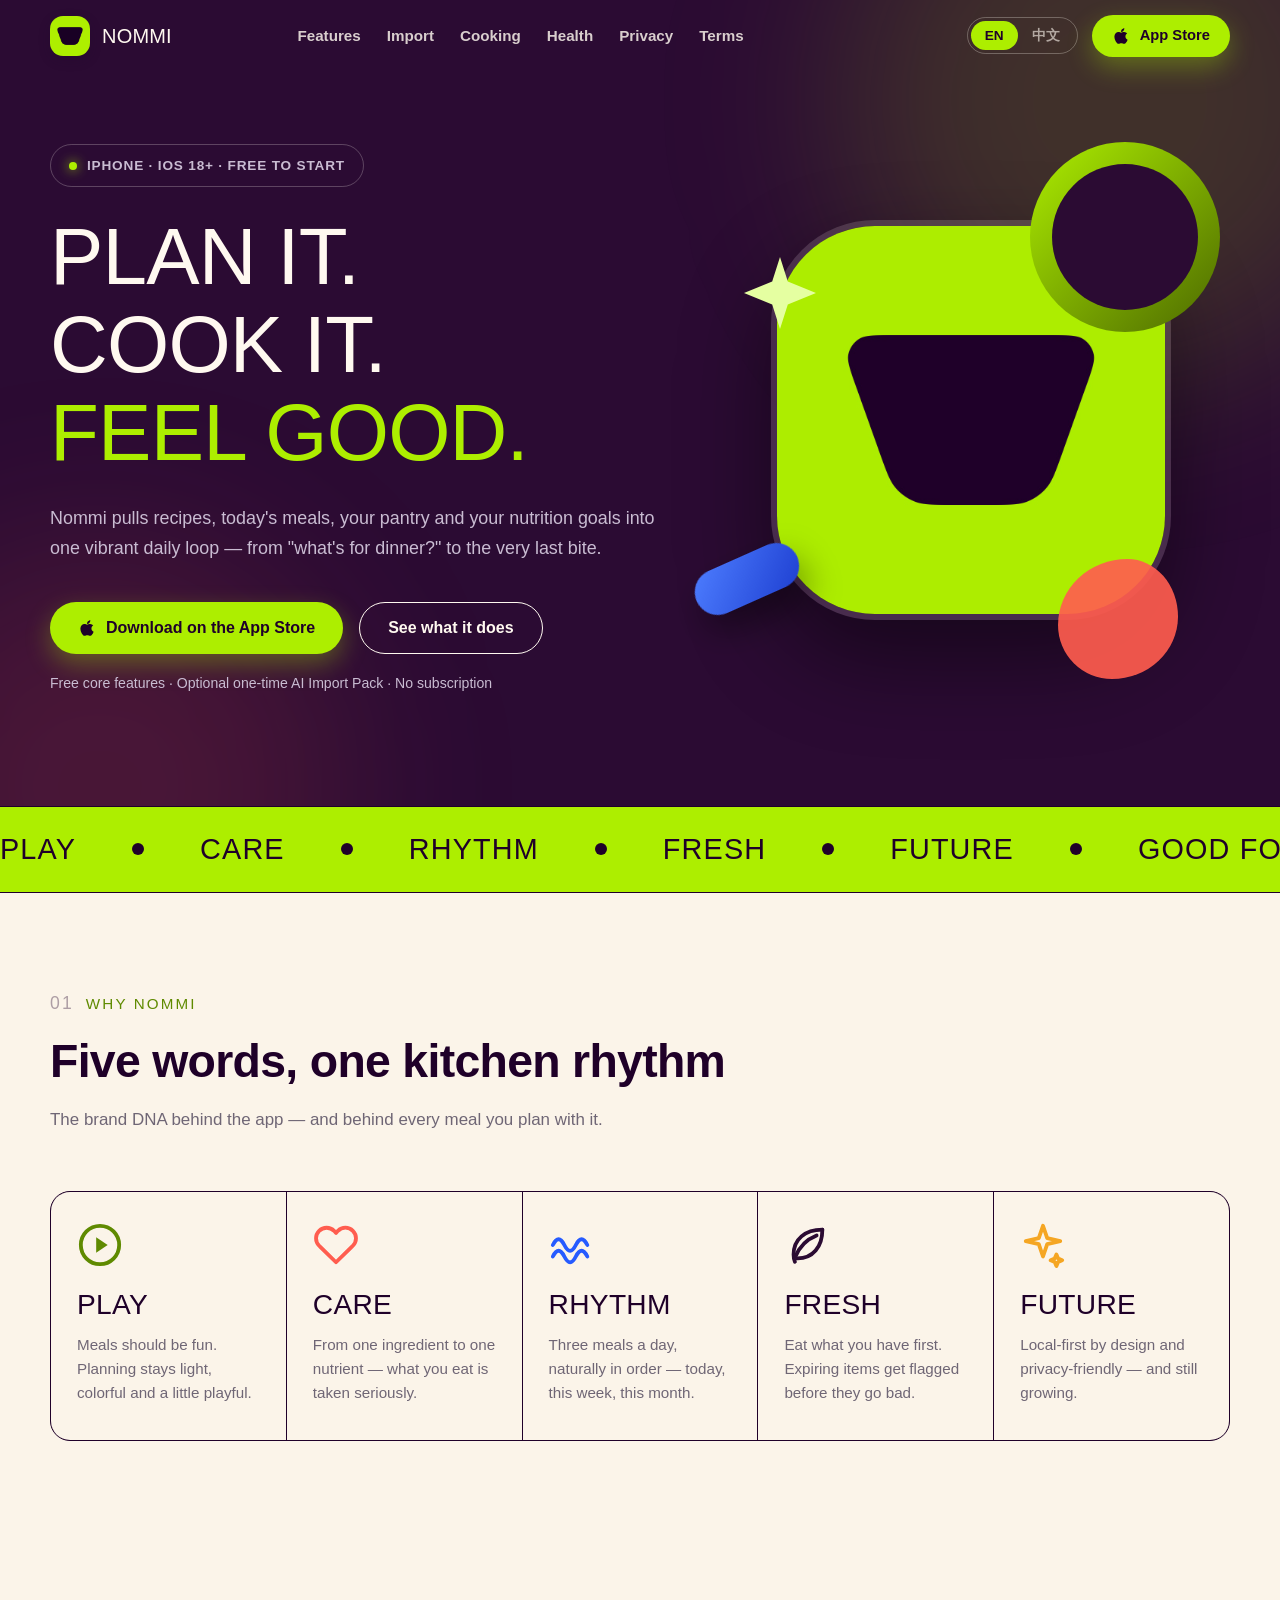
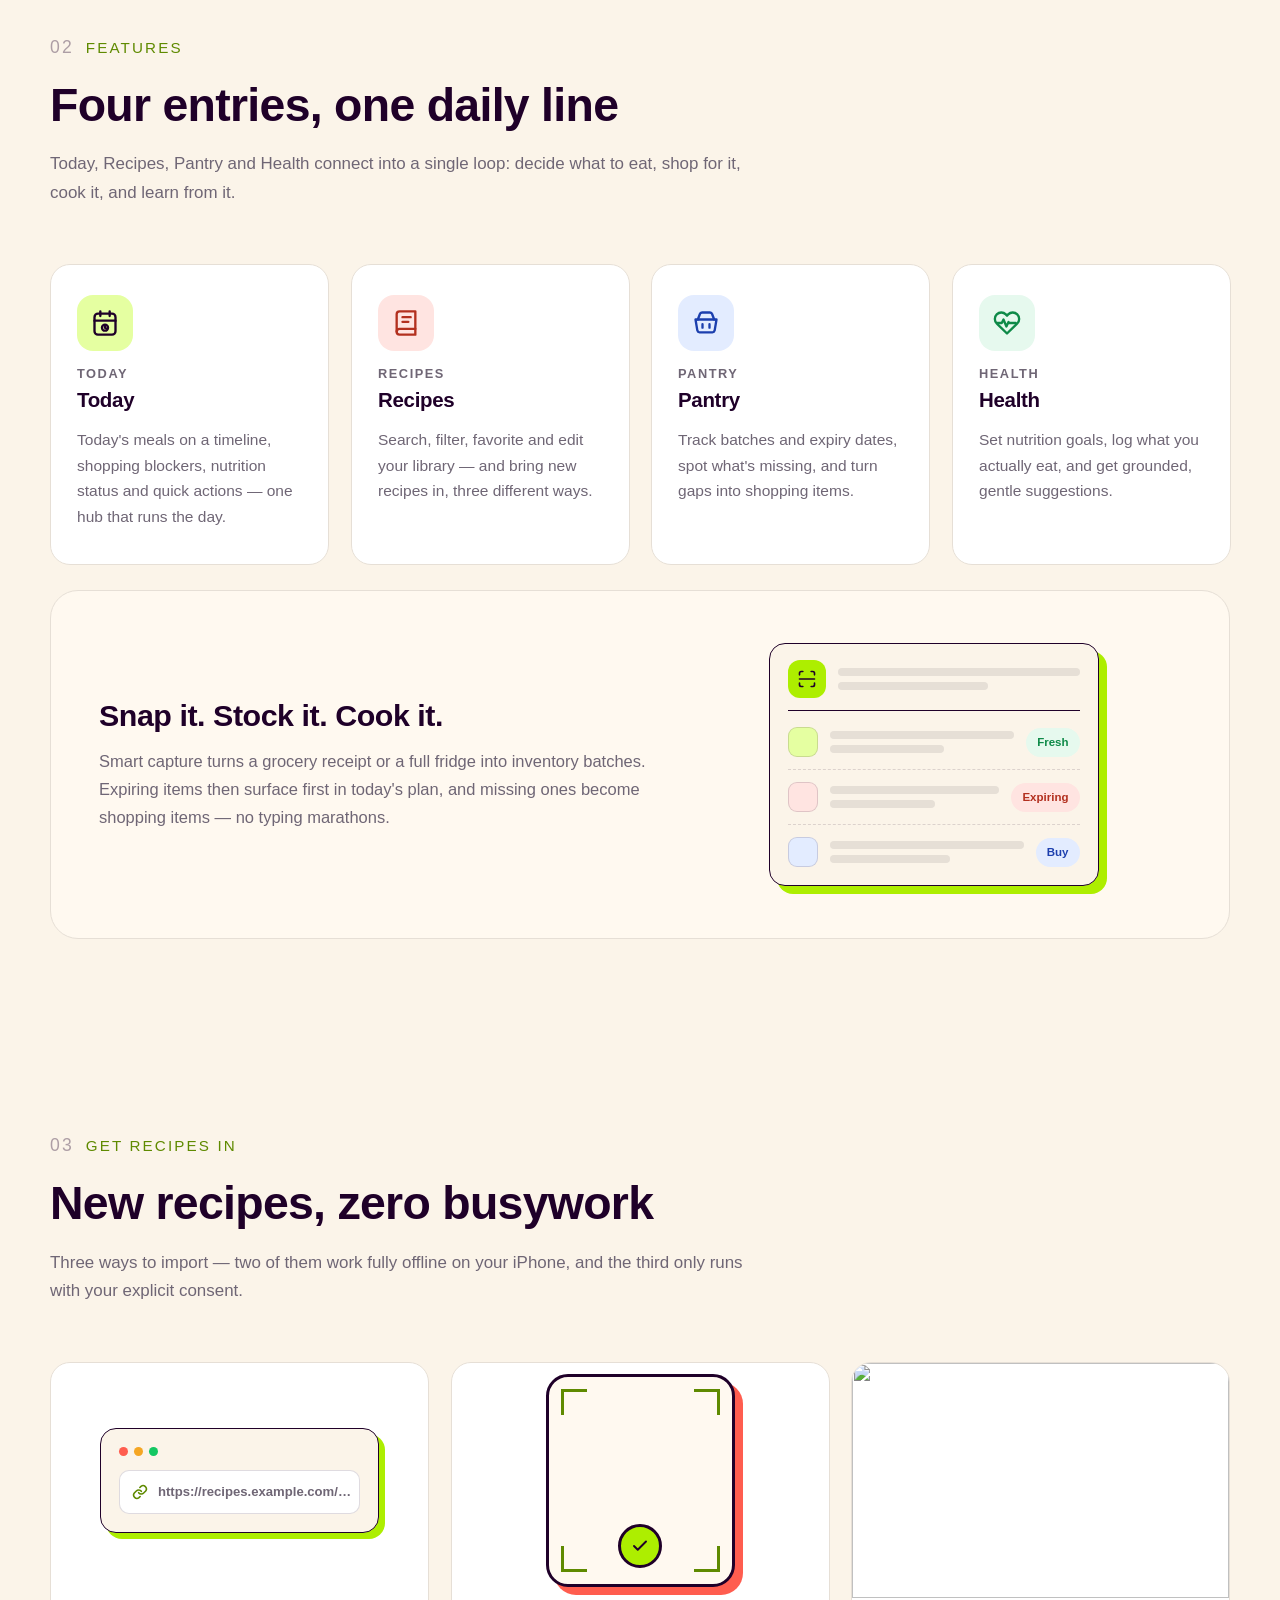
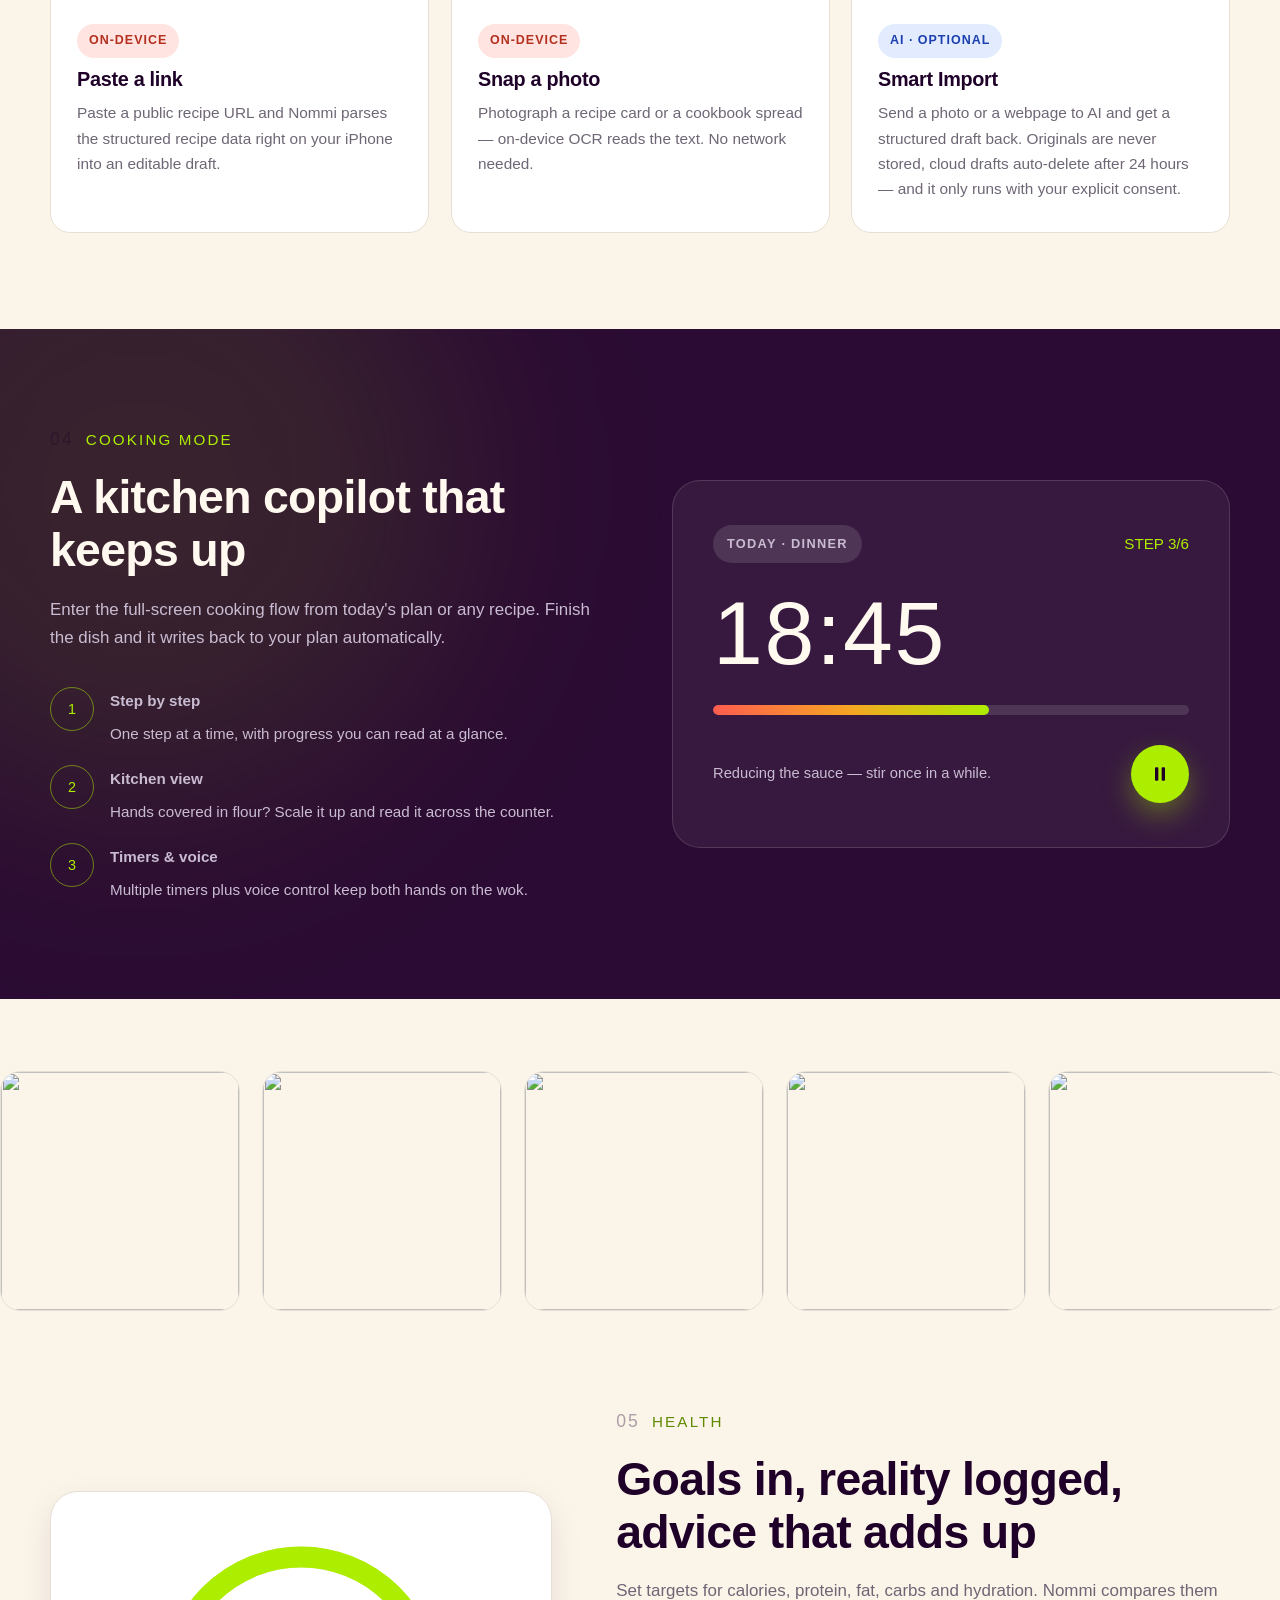
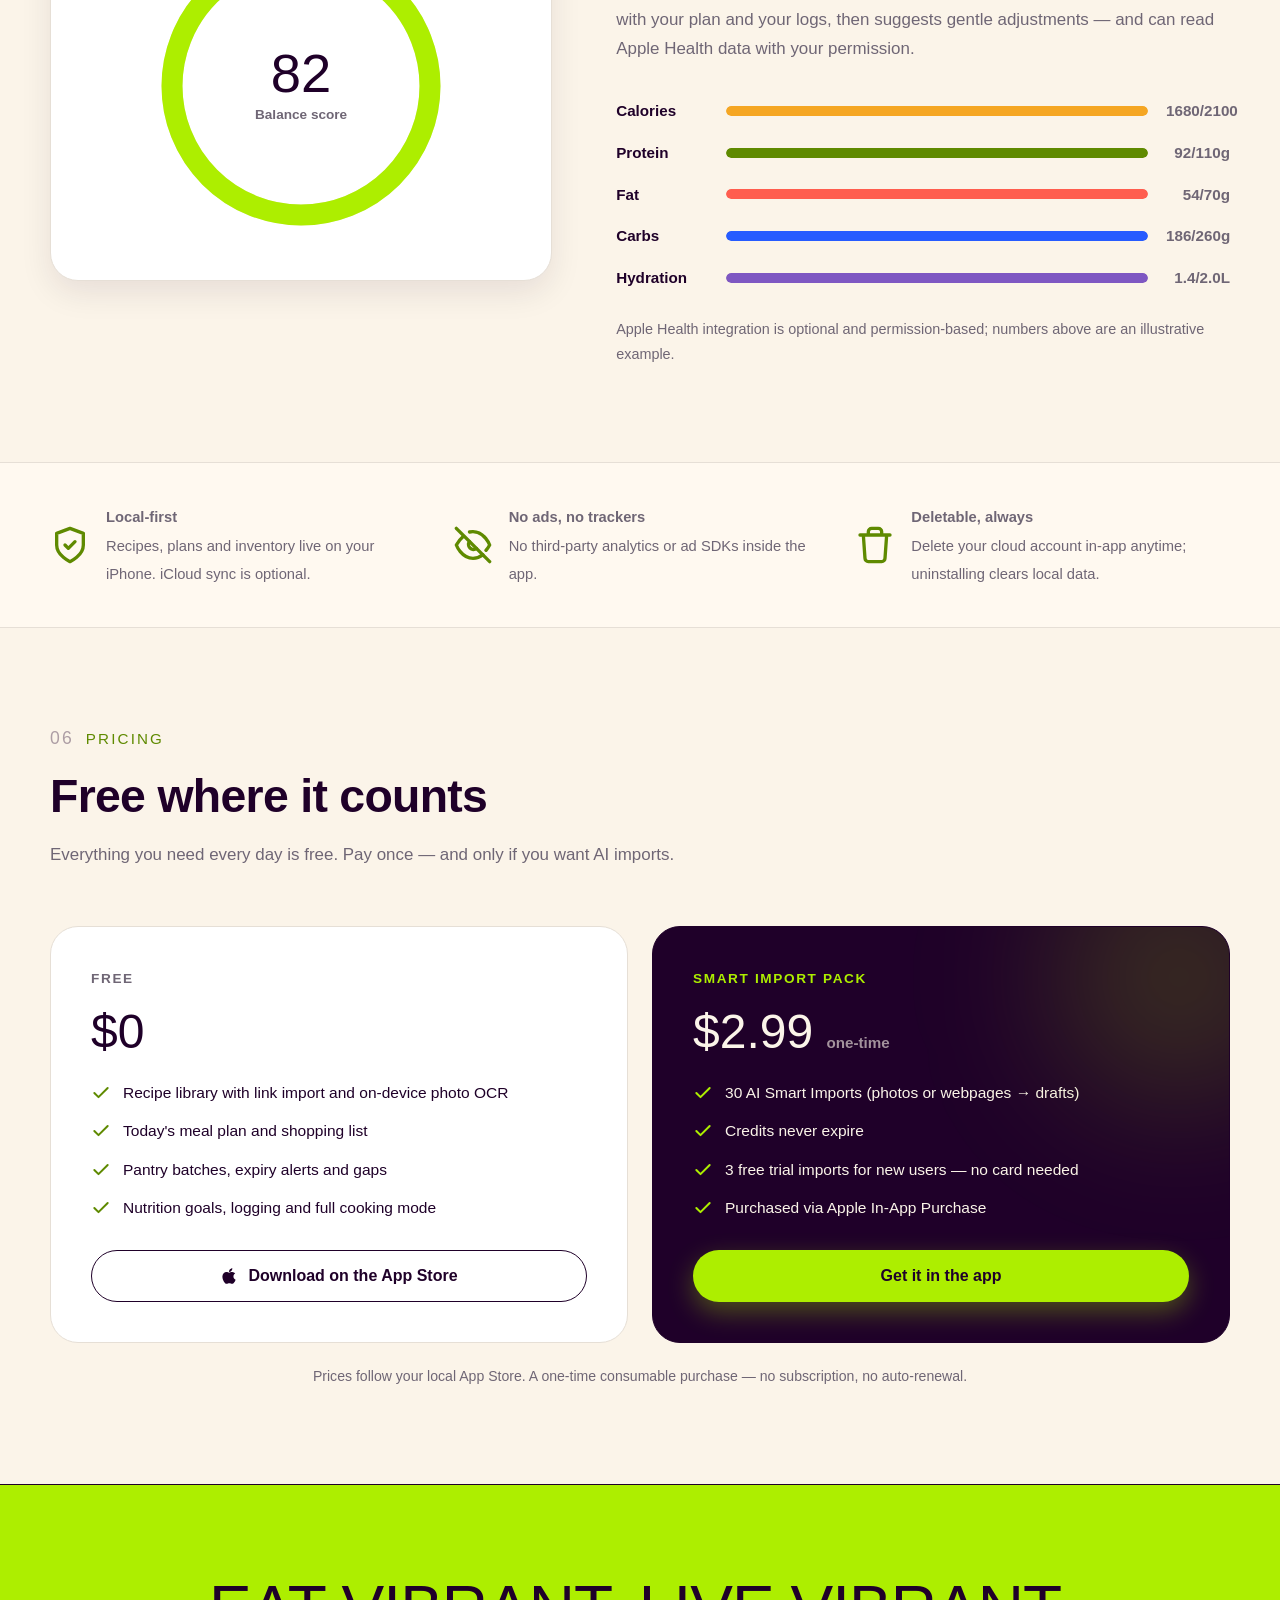
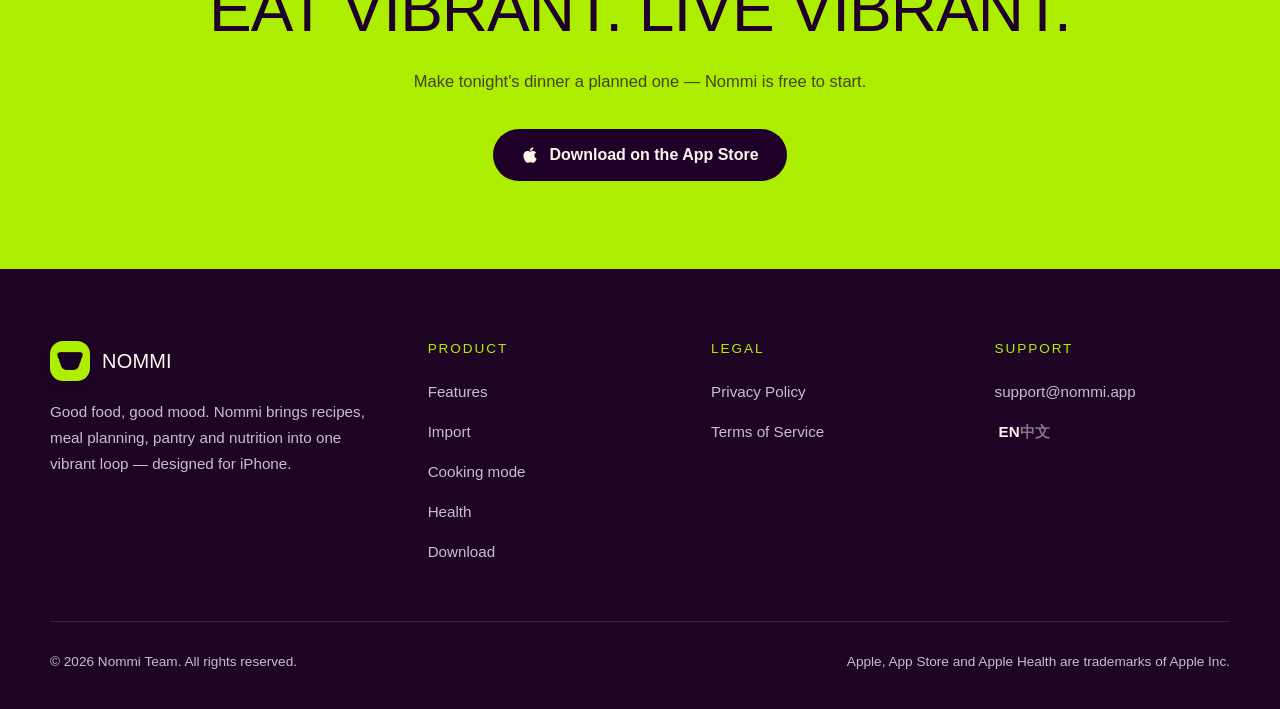
==== index.html @ 62dd393e "Rebrand Wokvibe → Nommi: brand strings, lang storage key, logo/favicon, drop mascot.jpg" ====
<!DOCTYPE html>
<html lang="en"
  data-title-en="Nommi — Plan it. Cook it. Feel good."
  data-title-zh="Nommi — 安排好，做出来，吃出好心情。"
  data-desc-en="Nommi is an iPhone app that brings recipes, meal planning, pantry and nutrition into one vibrant daily loop. Free to start, iOS 18+."
  data-desc-zh="Nommi 把食谱、餐食计划、库存采购与营养记录串成一条鲜活的日常闭环。iPhone 应用，免费开始，iOS 18+。">
<head>
  <meta charset="UTF-8">
  <meta name="viewport" content="width=device-width, initial-scale=1.0">
  <title>Nommi — Plan it. Cook it. Feel good.</title>
  <meta name="description" content="Nommi is an iPhone app that brings recipes, meal planning, pantry and nutrition into one vibrant daily loop. Free to start, iOS 18+.">
  <link rel="icon" type="image/png" href="assets/img/favicon.png">
  <meta property="og:title" content="Nommi — Plan it. Cook it. Feel good.">
  <meta property="og:description" content="Recipes, today's meals, pantry and nutrition — one vibrant daily loop on iPhone.">
  <meta property="og:type" content="website">
  <meta property="og:image" content="assets/img/logo.jpg">
  <link rel="stylesheet" href="assets/css/main.css?v=6">
  <script>
    /* set active language before first paint to avoid a bilingual flash */
    (function () {
      var l = null;
      try { l = localStorage.getItem("nommi-lang"); } catch (e) {}
      if (l !== "en" && l !== "zh") {
        l = ((navigator.languages && navigator.languages[0]) || navigator.language || "")
          .toLowerCase().indexOf("zh") === 0 ? "zh" : "en";
      }
      document.documentElement.setAttribute("data-lang", l);
    })();
  </script>
</head>
<body>
  <a class="skip-link" href="#main"><span class="lang-en">Skip to content</span><span class="lang-zh">跳到正文</span></a>

  <header class="site-header on-dark">
    <div class="container header-inner">
      <a class="brand" href="index.html" aria-label="Nommi home">
        <span class="brand-badge"><img src="assets/img/favicon.png" alt="Nommi logo" width="40" height="40"></span>
        <span>NOMMI</span>
      </a>
      <nav class="main-nav" aria-label="Primary">
        <a href="#features"><span class="lang-en">Features</span><span class="lang-zh">功能</span></a>
        <a href="#import"><span class="lang-en">Import</span><span class="lang-zh">导入</span></a>
        <a href="#cooking"><span class="lang-en">Cooking</span><span class="lang-zh">烹饪</span></a>
        <a href="#health"><span class="lang-en">Health</span><span class="lang-zh">健康</span></a>
        <a href="privacy.html"><span class="lang-en">Privacy</span><span class="lang-zh">隐私</span></a>
        <a href="terms.html"><span class="lang-en">Terms</span><span class="lang-zh">条款</span></a>
      </nav>
      <div class="header-actions">
        <div class="lang-toggle" role="group" aria-label="Language / 语言">
          <button type="button" data-set-lang="en" aria-pressed="false">EN</button>
          <button type="button" data-set-lang="zh" aria-pressed="false">中文</button>
        </div>
        <!-- TODO: replace href="#" with the real App Store URL before launch -->
        <a class="btn btn-lime btn-sm" href="#download">
          <svg class="btn-icon" viewBox="0 0 384 512" fill="currentColor" aria-hidden="true"><path d="M318.7 268.7c-.2-36.7 16.4-64.4 50-84.8-18.8-26.9-47.2-41.7-84.7-44.6-35.5-2.8-74.3 20.7-88.5 20.7-15 0-49.4-19.7-76.4-19.7C63.3 141.2 4 184.8 4 273.5q0 39.3 14.4 81.2c12.8 36.7 59 126.7 107.2 125.2 25.2-.6 43-17.9 75.8-17.9 31.8 0 48.3 17.9 76.4 17.9 48.6-.7 90.4-82.5 102.6-119.3-65.2-30.7-61.7-90-61.7-91.9zm-56.6-164.2c27.3-32.4 24.8-61.9 24-72.5-24.1 1.4-52 16.4-67.9 34.9-17.5 19.8-27.8 44.3-25.6 71.9 26.1 2 49.9-11.4 69.5-34.3z"/></svg>
          <span class="lang-en">App Store</span><span class="lang-zh">App Store</span>
        </a>
      </div>
    </div>
  </header>

  <main id="main">
    <!-- ================= HERO ================= -->
    <section class="hero">
      <div class="container hero-grid">
        <div>
          <p class="hero-eyebrow" data-hero-seq><span class="dot"></span>
            <span class="lang-en">iPhone · iOS 18+ · Free to start</span>
            <span class="lang-zh">iPhone · iOS 18+ · 免费开始</span>
          </p>
          <h1 class="hero-title">
            <span class="hero-line"><span class="lang-en">Plan it.</span><span class="lang-zh">安排好。</span></span>
            <span class="hero-line"><span class="lang-en">Cook it.</span><span class="lang-zh">做出来。</span></span>
            <span class="hero-line"><span class="lang-en"><span class="accent">Feel good.</span></span><span class="lang-zh"><span class="accent">吃出好心情。</span></span></span>
          </h1>
          <p class="hero-sub" data-hero-seq>
            <span class="lang-en">Nommi pulls recipes, today's meals, your pantry and your nutrition goals into one vibrant daily loop — from "what's for dinner?" to the very last bite.</span>
            <span class="lang-zh">Nommi 把食谱、今日餐食、库存采购和营养目标串成一条鲜活的日常闭环——从「今晚吃什么」，到安心吃下最后一口。</span>
          </p>
          <div class="hero-cta" data-hero-seq>
            <!-- TODO: replace href="#" with the real App Store URL before launch -->
            <a class="btn btn-lime" href="#download">
              <svg class="btn-icon" viewBox="0 0 384 512" fill="currentColor" aria-hidden="true"><path d="M318.7 268.7c-.2-36.7 16.4-64.4 50-84.8-18.8-26.9-47.2-41.7-84.7-44.6-35.5-2.8-74.3 20.7-88.5 20.7-15 0-49.4-19.7-76.4-19.7C63.3 141.2 4 184.8 4 273.5q0 39.3 14.4 81.2c12.8 36.7 59 126.7 107.2 125.2 25.2-.6 43-17.9 75.8-17.9 31.8 0 48.3 17.9 76.4 17.9 48.6-.7 90.4-82.5 102.6-119.3-65.2-30.7-61.7-90-61.7-91.9zm-56.6-164.2c27.3-32.4 24.8-61.9 24-72.5-24.1 1.4-52 16.4-67.9 34.9-17.5 19.8-27.8 44.3-25.6 71.9 26.1 2 49.9-11.4 69.5-34.3z"/></svg>
              <span class="lang-en">Download on the App Store</span><span class="lang-zh">App Store 下载</span>
            </a>
            <a class="btn btn-ghost" href="#features">
              <span class="lang-en">See what it does</span><span class="lang-zh">看看它能做什么</span>
            </a>
          </div>
          <p class="hero-note" data-hero-seq>
            <span class="lang-en">Free core features · Optional one-time AI Import Pack · No subscription</span>
            <span class="lang-zh">核心功能免费 · AI 导入包为可选一次性内购 · 无订阅</span>
          </p>
        </div>

        <div class="hero-stage" aria-hidden="true">
          <div class="mascot-card" data-parallax="-8">
            <img src="assets/img/logo.jpg" alt="" width="1024" height="1024">
          </div>
          <svg class="shape shape-star" width="72" height="72" viewBox="0 0 24 24" fill="currentColor"><path d="M12 0l2.6 8.2L24 12l-9.4 3.8L12 24l-2.6-8.2L0 12l9.4-3.8z"/></svg>
          <div class="shape shape-ring"></div>
          <div class="shape shape-capsule"></div>
          <div class="shape shape-coral"></div>
        </div>
      </div>
    </section>

    <!-- ================= BRAND DNA MARQUEE ================= -->
    <div class="marquee" aria-hidden="true">
      <div class="marquee-track">
        <div class="marquee-item">
          <span>PLAY</span><i class="sep"></i><span>CARE</span><i class="sep"></i><span>RHYTHM</span><i class="sep"></i><span>FRESH</span><i class="sep"></i><span>FUTURE</span><i class="sep"></i><span>GOOD FOOD, GOOD MOOD</span><i class="sep"></i>
        </div>
        <div class="marquee-item">
          <span>PLAY</span><i class="sep"></i><span>CARE</span><i class="sep"></i><span>RHYTHM</span><i class="sep"></i><span>FRESH</span><i class="sep"></i><span>FUTURE</span><i class="sep"></i><span>GOOD FOOD, GOOD MOOD</span><i class="sep"></i>
        </div>
      </div>
    </div>

    <!-- ================= DNA ================= -->
    <section class="section" id="dna">
      <div class="container">
        <div class="section-head" data-reveal>
          <p class="eyebrow"><span class="num">01</span><span class="lang-en">Why Nommi</span><span class="lang-zh">为什么是 Nommi</span></p>
          <h2 class="section-title">
            <span class="lang-en">Five words, one kitchen rhythm</span>
            <span class="lang-zh">五个词，一套厨房节奏</span>
          </h2>
          <p class="section-lead">
            <span class="lang-en">The brand DNA behind the app — and behind every meal you plan with it.</span>
            <span class="lang-zh">这是 Nommi 的品牌基因，也是你用它安排的每一顿饭。</span>
          </p>
        </div>

        <div class="dna-grid" data-reveal>
          <div class="dna-tile">
            <svg class="glyph" viewBox="0 0 24 24" fill="none" stroke="currentColor" stroke-width="2" stroke-linecap="round" stroke-linejoin="round" aria-hidden="true"><circle cx="12" cy="12" r="10"/><polygon points="10 8 16 12 10 16 10 8" fill="currentColor" stroke="none"/></svg>
            <div>
              <div class="word"><span class="lang-en">PLAY</span><span class="lang-zh">玩心<small>PLAY</small></span></div>
              <p><span class="lang-en">Meals should be fun. Planning stays light, colorful and a little playful.</span><span class="lang-zh">每一餐都该有点好玩的仪式感——计划保持轻盈、有趣、有色彩。</span></p>
            </div>
          </div>
          <div class="dna-tile">
            <svg class="glyph" viewBox="0 0 24 24" fill="none" stroke="currentColor" stroke-width="2" stroke-linecap="round" stroke-linejoin="round" aria-hidden="true"><path d="M20.8 4.6a5.5 5.5 0 0 0-7.8 0L12 5.7l-1-1.1a5.5 5.5 0 0 0-7.8 7.8l1 1L12 21l7.8-7.6 1-1a5.5 5.5 0 0 0 0-7.8z"/></svg>
            <div>
              <div class="word"><span class="lang-en">CARE</span><span class="lang-zh">用心<small>CARE</small></span></div>
              <p><span class="lang-en">From one ingredient to one nutrient — what you eat is taken seriously.</span><span class="lang-zh">从一种食材到一项营养素，你吃进去的都被认真对待。</span></p>
            </div>
          </div>
          <div class="dna-tile">
            <svg class="glyph" viewBox="0 0 24 24" fill="none" stroke="currentColor" stroke-width="2" stroke-linecap="round" stroke-linejoin="round" aria-hidden="true"><path d="M2 12c2-4 4-4 6 0s4 4 6 0 4-4 6 0"/><path d="M2 18c2-4 4-4 6 0s4 4 6 0 4-4 6 0"/></svg>
            <div>
              <div class="word"><span class="lang-en">RHYTHM</span><span class="lang-zh">节奏<small>RHYTHM</small></span></div>
              <p><span class="lang-en">Three meals a day, naturally in order — today, this week, this month.</span><span class="lang-zh">一日三餐，自然成序——今天、这一周、这个月。</span></p>
            </div>
          </div>
          <div class="dna-tile">
            <svg class="glyph" viewBox="0 0 24 24" fill="none" stroke="currentColor" stroke-width="2" stroke-linecap="round" stroke-linejoin="round" aria-hidden="true"><path d="M20 4c-9 0-15 5-15 13 0 1.5.3 2.7.7 3.7"/><path d="M20 4c0 9-5 15-13 15"/><path d="M6 18c2-5 6-9 11-11"/></svg>
            <div>
              <div class="word"><span class="lang-en">FRESH</span><span class="lang-zh">新鲜<small>FRESH</small></span></div>
              <p><span class="lang-en">Eat what you have first. Expiring items get flagged before they go bad.</span><span class="lang-zh">先吃库存里的，临期的提前提醒，不让食材白白过期。</span></p>
            </div>
          </div>
          <div class="dna-tile">
            <svg class="glyph" viewBox="0 0 24 24" fill="none" stroke="currentColor" stroke-width="2" stroke-linecap="round" stroke-linejoin="round" aria-hidden="true"><path d="M12 2l2.2 6.4L21 10l-6.8 1.6L12 18l-2.2-6.4L3 10l6.8-1.6z"/><path d="M19 17l.9 2.1L22 20l-2.1.9L19 23l-.9-2.1L16 20l2.1-.9z"/></svg>
            <div>
              <div class="word"><span class="lang-en">FUTURE</span><span class="lang-zh">向前<small>FUTURE</small></span></div>
              <p><span class="lang-en">Local-first by design and privacy-friendly — and still growing.</span><span class="lang-zh">本地优先、隐私友好，还在持续生长。</span></p>
            </div>
          </div>
        </div>
      </div>
    </section>

    <!-- ================= FEATURES ================= -->
    <section class="section" id="features">
      <div class="container">
        <div class="section-head" data-reveal>
          <p class="eyebrow"><span class="num">02</span><span class="lang-en">Features</span><span class="lang-zh">功能</span></p>
          <h2 class="section-title">
            <span class="lang-en">Four entries, one daily line</span>
            <span class="lang-zh">四大入口，一条日常线</span>
          </h2>
          <p class="section-lead">
            <span class="lang-en">Today, Recipes, Pantry and Health connect into a single loop: decide what to eat, shop for it, cook it, and learn from it.</span>
            <span class="lang-zh">今日、食谱、库存、健康首尾相连：决定吃什么、买齐它、做出来、吃明白。</span>
          </p>
        </div>

        <div class="feature-grid">
          <article class="feature-card" data-reveal>
            <div class="icon-tile" style="background: var(--lime-soft); color: var(--ink);">
              <svg viewBox="0 0 24 24" fill="none" stroke="currentColor" stroke-width="2" stroke-linecap="round" stroke-linejoin="round" aria-hidden="true"><rect x="3" y="4" width="18" height="18" rx="3"/><path d="M16 2v4M8 2v4M3 10h18"/><circle cx="12" cy="16" r="2.6"/><path d="M12 14.6V16l1.3.8"/></svg>
            </div>
            <h3><span class="en-name">Today</span>
              <span class="lang-en">Today</span><span class="lang-zh">今日</span>
            </h3>
            <p>
              <span class="lang-en">Today's meals on a timeline, shopping blockers, nutrition status and quick actions — one hub that runs the day.</span>
              <span class="lang-zh">今日餐食时间线、采购阻塞提醒、营养状态与快捷动作——一天的开饭中枢。</span>
            </p>
          </article>

          <article class="feature-card" data-reveal>
            <div class="icon-tile" style="background: #ffe4e1; color: #b3301f;">
              <svg viewBox="0 0 24 24" fill="none" stroke="currentColor" stroke-width="2" stroke-linecap="round" stroke-linejoin="round" aria-hidden="true"><path d="M4 19.5A2.5 2.5 0 0 1 6.5 17H20"/><path d="M6.5 2H20v20H6.5A2.5 2.5 0 0 1 4 19.5v-15A2.5 2.5 0 0 1 6.5 2z"/><path d="M9 7h7M9 11h5"/></svg>
            </div>
            <h3><span class="en-name">Recipes</span>
              <span class="lang-en">Recipes</span><span class="lang-zh">食谱</span>
            </h3>
            <p>
              <span class="lang-en">Search, filter, favorite and edit your library — and bring new recipes in, three different ways.</span>
              <span class="lang-zh">搜索、筛选、收藏、编辑你的食谱库，还能用三种方式把新菜带进来。</span>
            </p>
          </article>

          <article class="feature-card" data-reveal>
            <div class="icon-tile" style="background: #e3ecff; color: #1c3fae;">
              <svg viewBox="0 0 24 24" fill="none" stroke="currentColor" stroke-width="2" stroke-linecap="round" stroke-linejoin="round" aria-hidden="true"><path d="M5 9l1.7-4.5A2 2 0 0 1 8.6 3h6.8a2 2 0 0 1 1.9 1.5L19 9"/><path d="M3 9h18l-1.6 9.5A2 2 0 0 1 17.4 20H6.6a2 2 0 0 1-2-1.5z"/><path d="M9 13v3M15 13v3"/></svg>
            </div>
            <h3><span class="en-name">Pantry</span>
              <span class="lang-en">Pantry</span><span class="lang-zh">库存</span>
            </h3>
            <p>
              <span class="lang-en">Track batches and expiry dates, spot what's missing, and turn gaps into shopping items.</span>
              <span class="lang-zh">管理批次与临期，发现缺口，一键变成采购清单。</span>
            </p>
          </article>

          <article class="feature-card" data-reveal>
            <div class="icon-tile" style="background: #e6f9ee; color: #0e8a48;">
              <svg viewBox="0 0 24 24" fill="none" stroke="currentColor" stroke-width="2" stroke-linecap="round" stroke-linejoin="round" aria-hidden="true"><path d="M20.8 4.6a5.5 5.5 0 0 0-7.8 0L12 5.7l-1-1.1a5.5 5.5 0 0 0-7.8 7.8l1 1L12 21l7.8-7.6 1-1a5.5 5.5 0 0 0 0-7.8z"/><path d="M3.5 12h4l1.5-3 2.5 6 1.8-3.9.7.9h5.5"/></svg>
            </div>
            <h3><span class="en-name">Health</span>
              <span class="lang-en">Health</span><span class="lang-zh">健康</span>
            </h3>
            <p>
              <span class="lang-en">Set nutrition goals, log what you actually eat, and get grounded, gentle suggestions.</span>
              <span class="lang-zh">设定营养目标，记录真实摄入，获得贴合实际的温和建议。</span>
            </p>
          </article>
        </div>

        <div class="banner" data-reveal>
          <div>
            <h3>
              <span class="lang-en">Snap it. Stock it. Cook it.</span>
              <span class="lang-zh">拍一下，进库存，照着做。</span>
            </h3>
            <p>
              <span class="lang-en">Smart capture turns a grocery receipt or a full fridge into inventory batches. Expiring items then surface first in today's plan, and missing ones become shopping items — no typing marathons.</span>
              <span class="lang-zh">智能识别把一张采购小票或一冰箱食材变成库存批次；临期食材会在今日计划中优先浮现，缺的则自动变成采购项——不用再手打清单。</span>
            </p>
          </div>
          <div class="banner-art" aria-hidden="true">
            <div class="mock mock-inventory">
              <div class="inv-head">
                <span class="inv-scan">
                  <svg viewBox="0 0 24 24" fill="none" stroke="currentColor" stroke-width="2" stroke-linecap="round" stroke-linejoin="round"><path d="M3 7V5a2 2 0 0 1 2-2h2M17 3h2a2 2 0 0 1 2 2v2M21 17v2a2 2 0 0 1-2 2h-2M7 21H5a2 2 0 0 1-2-2v-2"/><path d="M3 12h18"/></svg>
                </span>
                <span class="inv-lines"><i class="inv-line"></i><i class="inv-line short"></i></span>
              </div>
              <div class="inv-row">
                <span class="inv-thumb" style="background: var(--lime-soft);"></span>
                <span class="inv-lines"><i class="inv-line"></i><i class="inv-line short"></i></span>
                <span class="inv-chip fresh"><span class="lang-en">Fresh</span><span class="lang-zh">新鲜</span></span>
              </div>
              <div class="inv-row">
                <span class="inv-thumb" style="background: #ffe4e1;"></span>
                <span class="inv-lines"><i class="inv-line"></i><i class="inv-line short"></i></span>
                <span class="inv-chip expiring"><span class="lang-en">Expiring</span><span class="lang-zh">临期</span></span>
              </div>
              <div class="inv-row">
                <span class="inv-thumb" style="background: #e3ecff;"></span>
                <span class="inv-lines"><i class="inv-line"></i><i class="inv-line short"></i></span>
                <span class="inv-chip buy"><span class="lang-en">Buy</span><span class="lang-zh">待购</span></span>
              </div>
            </div>
          </div>
        </div>
      </div>
    </section>

    <!-- ================= IMPORT ================= -->
    <section class="section" id="import">
      <div class="container">
        <div class="section-head" data-reveal>
          <p class="eyebrow"><span class="num">03</span><span class="lang-en">Get recipes in</span><span class="lang-zh">食谱进来</span></p>
          <h2 class="section-title">
            <span class="lang-en">New recipes, zero busywork</span>
            <span class="lang-zh">新菜进来，不费工夫</span>
          </h2>
          <p class="section-lead">
            <span class="lang-en">Three ways to import — two of them work fully offline on your iPhone, and the third only runs with your explicit consent.</span>
            <span class="lang-zh">三种导入方式——两种完全在 iPhone 本机离线完成，第三种只在你的明确同意后运行。</span>
          </p>
        </div>

        <div class="import-grid">
          <article class="import-card" data-reveal>
            <div class="import-media">
              <div class="mock mock-link" aria-hidden="true">
                <div class="bar"><i></i><i></i><i></i></div>
                <div class="field">
                  <svg viewBox="0 0 24 24" fill="none" stroke="currentColor" stroke-width="2.4" stroke-linecap="round" aria-hidden="true"><path d="M10 13a5 5 0 0 0 7.5.5l3-3a5 5 0 0 0-7-7l-1.7 1.7"/><path d="M14 11a5 5 0 0 0-7.5-.5l-3 3a5 5 0 0 0 7 7l1.7-1.7"/></svg>
                  https://recipes.example.com/…
                </div>
              </div>
            </div>
            <div class="import-body">
              <span class="tag offline">
                <span class="lang-en">On-device</span><span class="lang-zh">本机离线</span>
              </span>
              <h3>
                <span class="lang-en">Paste a link</span><span class="lang-zh">链接导入</span>
              </h3>
              <p>
                <span class="lang-en">Paste a public recipe URL and Nommi parses the structured recipe data right on your iPhone into an editable draft.</span>
                <span class="lang-zh">粘贴公开食谱网页链接，Nommi 在 iPhone 本机解析结构化数据，生成可编辑的食谱草稿。</span>
              </p>
            </div>
          </article>

          <article class="import-card" data-reveal>
            <div class="import-media">
              <div class="mock mock-camera" aria-hidden="true">
                <i class="corner tl"></i><i class="corner tr"></i><i class="corner bl"></i><i class="corner br"></i>
                <span class="shutter">
                  <svg width="18" height="18" viewBox="0 0 24 24" fill="none" stroke="currentColor" stroke-width="2.6" stroke-linecap="round" stroke-linejoin="round"><path d="M20 6L9 17l-5-5"/></svg>
                </span>
              </div>
            </div>
            <div class="import-body">
              <span class="tag offline">
                <span class="lang-en">On-device</span><span class="lang-zh">本机离线</span>
              </span>
              <h3>
                <span class="lang-en">Snap a photo</span><span class="lang-zh">拍照识别</span>
              </h3>
              <p>
                <span class="lang-en">Photograph a recipe card or a cookbook spread — on-device OCR reads the text. No network needed.</span>
                <span class="lang-zh">拍下食谱卡片或菜谱书内页，设备端 OCR 识别文字，全程无需网络。</span>
              </p>
            </div>
          </article>

          <article class="import-card" data-reveal>
            <div class="import-media">
              <img src="assets/img/smart-import-sign-in.jpg" alt="" width="800" height="800" loading="lazy">
            </div>
            <div class="import-body">
              <span class="tag cloud">
                <span class="lang-en">AI · Optional</span><span class="lang-zh">AI · 可选</span>
              </span>
              <h3>
                <span class="lang-en">Smart Import</span><span class="lang-zh">AI 智能导入</span>
              </h3>
              <p>
                <span class="lang-en">Send a photo or a webpage to AI and get a structured draft back. Originals are never stored, cloud drafts auto-delete after 24 hours — and it only runs with your explicit consent.</span>
                <span class="lang-zh">把照片或网页交给 AI，得到结构化草稿。原图不留存，云端草稿 24 小时后自动删除——且只在你的明确同意后运行。</span>
              </p>
            </div>
          </article>
        </div>
      </div>
    </section>

    <!-- ================= COOKING ================= -->
    <section class="section cooking" id="cooking">
      <div class="container cooking-grid">
        <div>
          <p class="eyebrow" data-reveal><span class="num">04</span><span class="lang-en">Cooking mode</span><span class="lang-zh">烹饪模式</span></p>
          <h2 class="section-title" data-reveal>
            <span class="lang-en">A kitchen copilot that keeps up</span>
            <span class="lang-zh">跟得上你手速的厨房副驾</span>
          </h2>
          <p class="section-lead" data-reveal>
            <span class="lang-en">Enter the full-screen cooking flow from today's plan or any recipe. Finish the dish and it writes back to your plan automatically.</span>
            <span class="lang-zh">从今日计划或任意食谱进入全屏烹饪流程；做完一道菜，计划自动回写。</span>
          </p>
          <ul class="cooking-list">
            <li data-reveal>
              <span class="li-num">1</span>
              <div><strong><span class="lang-en">Step by step</span><span class="lang-zh">分步引导</span></strong>
                <span><span class="lang-en">One step at a time, with progress you can read at a glance.</span><span class="lang-zh">一步一步来，进度一眼可见。</span></span>
              </div>
            </li>
            <li data-reveal>
              <span class="li-num">2</span>
              <div><strong><span class="lang-en">Kitchen view</span><span class="lang-zh">厨房大屏</span></strong>
                <span><span class="lang-en">Hands covered in flour? Scale it up and read it across the counter.</span><span class="lang-zh">手上有面粉？放大屏幕，隔着料理台也看得清。</span></span>
              </div>
            </li>
            <li data-reveal>
              <span class="li-num">3</span>
              <div><strong><span class="lang-en">Timers & voice</span><span class="lang-zh">计时器与语音</span></strong>
                <span><span class="lang-en">Multiple timers plus voice control keep both hands on the wok.</span><span class="lang-zh">多路计时加语音控制，双手离不开锅也照样从容。</span></span>
              </div>
            </li>
          </ul>
        </div>

        <div class="timer-card" data-reveal aria-hidden="true">
          <div class="timer-top">
            <span class="chip"><span class="lang-en">Today · Dinner</span><span class="lang-zh">今日 · 晚餐</span></span>
            <span class="step"><span class="lang-en">STEP 3/6</span><span class="lang-zh">第 3/6 步</span></span>
          </div>
          <div class="timer-digits">18:45</div>
          <div class="timer-bar"><i data-bar="0.58"></i></div>
          <div class="timer-foot">
            <p class="hint"><span class="lang-en">Reducing the sauce — stir once in a while.</span><span class="lang-zh">收汁中——偶尔翻拌一下。</span></p>
            <button class="pause-btn" type="button" tabindex="-1" aria-hidden="true">
              <svg viewBox="0 0 24 24" fill="currentColor"><rect x="6" y="4" width="4" height="16" rx="1.2"/><rect x="14" y="4" width="4" height="16" rx="1.2"/></svg>
            </button>
          </div>
        </div>
      </div>
    </section>

    <!-- ================= FOOD GALLERY ================= -->
    <section class="gallery" aria-hidden="true">
      <div class="gallery-track">
        <figure><img src="assets/img/meal-rosemary-roast-chicken.jpg" alt="" loading="lazy" width="640" height="640"></figure>
        <figure><img src="assets/img/meal-miso-salmon-vegetables.jpg" alt="" loading="lazy" width="640" height="640"></figure>
        <figure><img src="assets/img/meal-mapo-tofu.jpg" alt="" loading="lazy" width="640" height="640"></figure>
        <figure><img src="assets/img/meal-yangzhou-fried-rice.jpg" alt="" loading="lazy" width="640" height="640"></figure>
        <figure><img src="assets/img/meal-chicken-caesar-salad.jpg" alt="" loading="lazy" width="640" height="640"></figure>
        <figure><img src="assets/img/ai-import-name.jpg" alt="" loading="lazy" width="800" height="800"></figure>
        <figure><img src="assets/img/meal-beef-spaghetti.jpg" alt="" loading="lazy" width="640" height="640"></figure>
        <figure><img src="assets/img/meal-mushroom-chicken-congee.jpg" alt="" loading="lazy" width="640" height="640"></figure>
        <figure><img src="assets/img/meal-steamed-sea-bass.jpg" alt="" loading="lazy" width="640" height="640"></figure>
        <figure><img src="assets/img/meal-rosemary-roast-chicken.jpg" alt="" loading="lazy" width="640" height="640"></figure>
        <figure><img src="assets/img/meal-miso-salmon-vegetables.jpg" alt="" loading="lazy" width="640" height="640"></figure>
        <figure><img src="assets/img/meal-mapo-tofu.jpg" alt="" loading="lazy" width="640" height="640"></figure>
        <figure><img src="assets/img/meal-yangzhou-fried-rice.jpg" alt="" loading="lazy" width="640" height="640"></figure>
        <figure><img src="assets/img/meal-chicken-caesar-salad.jpg" alt="" loading="lazy" width="640" height="640"></figure>
        <figure><img src="assets/img/ai-import-name.jpg" alt="" loading="lazy" width="800" height="800"></figure>
        <figure><img src="assets/img/meal-beef-spaghetti.jpg" alt="" loading="lazy" width="640" height="640"></figure>
        <figure><img src="assets/img/meal-mushroom-chicken-congee.jpg" alt="" loading="lazy" width="640" height="640"></figure>
        <figure><img src="assets/img/meal-steamed-sea-bass.jpg" alt="" loading="lazy" width="640" height="640"></figure>
      </div>
    </section>

    <!-- ================= HEALTH ================= -->
    <section class="section" id="health">
      <div class="container health-grid">
        <div class="ring-card" data-reveal>
          <div class="ring-wrap">
            <svg viewBox="0 0 200 200" aria-hidden="true">
              <circle cx="100" cy="100" r="86" fill="none" stroke="var(--cream-deep)" stroke-width="14"/>
              <circle class="ring-arc" cx="100" cy="100" r="86" fill="none" stroke="var(--lime)" stroke-width="14" stroke-linecap="round" transform="rotate(-90 100 100)"/>
            </svg>
            <div class="ring-center">
              <span class="score">82</span>
              <span class="score-label"><span class="lang-en">Balance score</span><span class="lang-zh">平衡分</span></span>
            </div>
          </div>
        </div>

        <div>
          <p class="eyebrow" data-reveal><span class="num">05</span><span class="lang-en">Health</span><span class="lang-zh">健康</span></p>
          <h2 class="section-title" data-reveal>
            <span class="lang-en">Goals in, reality logged, advice that adds up</span>
            <span class="lang-zh">目标定好，实际记上，建议才有依据</span>
          </h2>
          <p class="section-lead" data-reveal>
            <span class="lang-en">Set targets for calories, protein, fat, carbs and hydration. Nommi compares them with your plan and your logs, then suggests gentle adjustments — and can read Apple Health data with your permission.</span>
            <span class="lang-zh">为热量、蛋白质、脂肪、碳水与水分设定目标；Nommi 将其与计划和记录对照，给出温和的调整建议——并可在你授权后读取 Apple 健康 数据。</span>
          </p>

          <ul class="metric-list">
            <li data-reveal>
              <span class="m-name"><span class="lang-en">Calories</span><span class="lang-zh">热量</span></span>
              <span class="m-bar"><i data-bar="0.8" style="background: var(--amber);"></i></span>
              <span class="m-val">1680/2100</span>
            </li>
            <li data-reveal>
              <span class="m-name"><span class="lang-en">Protein</span><span class="lang-zh">蛋白质</span></span>
              <span class="m-bar"><i data-bar="0.84" style="background: var(--lime-deep);"></i></span>
              <span class="m-val">92/110g</span>
            </li>
            <li data-reveal>
              <span class="m-name"><span class="lang-en">Fat</span><span class="lang-zh">脂肪</span></span>
              <span class="m-bar"><i data-bar="0.77" style="background: var(--coral);"></i></span>
              <span class="m-val">54/70g</span>
            </li>
            <li data-reveal>
              <span class="m-name"><span class="lang-en">Carbs</span><span class="lang-zh">碳水</span></span>
              <span class="m-bar"><i data-bar="0.72" style="background: var(--blue);"></i></span>
              <span class="m-val">186/260g</span>
            </li>
            <li data-reveal>
              <span class="m-name"><span class="lang-en">Hydration</span><span class="lang-zh">水分</span></span>
              <span class="m-bar"><i data-bar="0.7" style="background: var(--purple);"></i></span>
              <span class="m-val">1.4/2.0L</span>
            </li>
          </ul>
          <p class="health-note" data-reveal>
            <span class="lang-en">Apple Health integration is optional and permission-based; numbers above are an illustrative example.</span>
            <span class="lang-zh">Apple 健康 集成为可选且基于授权；以上数字为示意示例。</span>
          </p>
        </div>
      </div>
    </section>

    <!-- ================= TRUST ================= -->
    <div class="trust-strip">
      <div class="container trust-inner">
        <div class="trust-item" data-reveal>
          <svg viewBox="0 0 24 24" fill="none" stroke="currentColor" stroke-width="2" stroke-linecap="round" stroke-linejoin="round" aria-hidden="true"><path d="M12 22s8-3.6 8-10V5l-8-3-8 3v7c0 6.4 8 10 8 10z"/><path d="M9 12l2 2 4-4"/></svg>
          <div><strong><span class="lang-en">Local-first</span><span class="lang-zh">本地优先</span></strong>
            <span><span class="lang-en">Recipes, plans and inventory live on your iPhone. iCloud sync is optional.</span><span class="lang-zh">食谱、计划与库存都在你的 iPhone 上，iCloud 同步是可选项。</span></span>
          </div>
        </div>
        <div class="trust-item" data-reveal>
          <svg viewBox="0 0 24 24" fill="none" stroke="currentColor" stroke-width="2" stroke-linecap="round" stroke-linejoin="round" aria-hidden="true"><path d="M17.9 17.9A10.4 10.4 0 0 1 12 20C5 20 2 12 2 12a17.6 17.6 0 0 1 4.1-5.1M9.9 4.2A9.8 9.8 0 0 1 12 4c7 0 10 8 10 8a17.8 17.8 0 0 1-2.2 3.2"/><path d="M9.9 9.9a3 3 0 0 0 4.2 4.2"/><path d="M2 2l20 20"/></svg>
          <div><strong><span class="lang-en">No ads, no trackers</span><span class="lang-zh">无广告、无追踪</span></strong>
            <span><span class="lang-en">No third-party analytics or ad SDKs inside the app.</span><span class="lang-zh">应用内没有第三方统计或广告 SDK。</span></span>
          </div>
        </div>
        <div class="trust-item" data-reveal>
          <svg viewBox="0 0 24 24" fill="none" stroke="currentColor" stroke-width="2" stroke-linecap="round" stroke-linejoin="round" aria-hidden="true"><path d="M3 6h18M8 6V4a2 2 0 0 1 2-2h4a2 2 0 0 1 2 2v2M19 6l-1 14a2 2 0 0 1-2 2H8a2 2 0 0 1-2-2L5 6"/></svg>
          <div><strong><span class="lang-en">Deletable, always</span><span class="lang-zh">随时可删除</span></strong>
            <span><span class="lang-en">Delete your cloud account in-app anytime; uninstalling clears local data.</span><span class="lang-zh">随时在应用内删除云端账户；卸载即清除本地数据。</span></span>
          </div>
        </div>
      </div>
    </div>

    <!-- ================= PRICING ================= -->
    <section class="section" id="download">
      <div class="container">
        <div class="section-head" data-reveal>
          <p class="eyebrow"><span class="num">06</span><span class="lang-en">Pricing</span><span class="lang-zh">价格</span></p>
          <h2 class="section-title">
            <span class="lang-en">Free where it counts</span>
            <span class="lang-zh">该免费的都免费</span>
          </h2>
          <p class="section-lead">
            <span class="lang-en">Everything you need every day is free. Pay once — and only if you want AI imports.</span>
            <span class="lang-zh">日常所需的核心能力全部免费；只有想用 AI 导入时，才需要一次性付费。</span>
          </p>
        </div>

        <div class="pricing-grid">
          <article class="price-card" data-reveal>
            <p class="plan"><span class="lang-en">Free</span><span class="lang-zh">免费</span></p>
            <p class="price">$0</p>
            <ul>
              <li><svg viewBox="0 0 24 24" fill="none" stroke="currentColor" stroke-width="2.4" stroke-linecap="round" stroke-linejoin="round"><path d="M20 6L9 17l-5-5"/></svg><span><span class="lang-en">Recipe library with link import and on-device photo OCR</span><span class="lang-zh">食谱库，含链接导入与本机拍照识别</span></span></li>
              <li><svg viewBox="0 0 24 24" fill="none" stroke="currentColor" stroke-width="2.4" stroke-linecap="round" stroke-linejoin="round"><path d="M20 6L9 17l-5-5"/></svg><span><span class="lang-en">Today's meal plan and shopping list</span><span class="lang-zh">今日餐食计划与采购清单</span></span></li>
              <li><svg viewBox="0 0 24 24" fill="none" stroke="currentColor" stroke-width="2.4" stroke-linecap="round" stroke-linejoin="round"><path d="M20 6L9 17l-5-5"/></svg><span><span class="lang-en">Pantry batches, expiry alerts and gaps</span><span class="lang-zh">库存批次、临期提醒与缺口</span></span></li>
              <li><svg viewBox="0 0 24 24" fill="none" stroke="currentColor" stroke-width="2.4" stroke-linecap="round" stroke-linejoin="round"><path d="M20 6L9 17l-5-5"/></svg><span><span class="lang-en">Nutrition goals, logging and full cooking mode</span><span class="lang-zh">营养目标、摄入记录与完整烹饪模式</span></span></li>
            </ul>
            <!-- TODO: replace href="#" with the real App Store URL before launch -->
            <a class="btn btn-ghost" href="#" style="justify-content:center;">
              <svg class="btn-icon" viewBox="0 0 384 512" fill="currentColor" aria-hidden="true"><path d="M318.7 268.7c-.2-36.7 16.4-64.4 50-84.8-18.8-26.9-47.2-41.7-84.7-44.6-35.5-2.8-74.3 20.7-88.5 20.7-15 0-49.4-19.7-76.4-19.7C63.3 141.2 4 184.8 4 273.5q0 39.3 14.4 81.2c12.8 36.7 59 126.7 107.2 125.2 25.2-.6 43-17.9 75.8-17.9 31.8 0 48.3 17.9 76.4 17.9 48.6-.7 90.4-82.5 102.6-119.3-65.2-30.7-61.7-90-61.7-91.9zm-56.6-164.2c27.3-32.4 24.8-61.9 24-72.5-24.1 1.4-52 16.4-67.9 34.9-17.5 19.8-27.8 44.3-25.6 71.9 26.1 2 49.9-11.4 69.5-34.3z"/></svg>
              <span class="lang-en">Download on the App Store</span><span class="lang-zh">App Store 下载</span>
            </a>
          </article>

          <article class="price-card featured" data-reveal>
            <p class="plan"><span class="lang-en">Smart Import Pack</span><span class="lang-zh">AI 导入包</span></p>
            <p class="price">$2.99 <small><span class="lang-en">one-time</span><span class="lang-zh">一次性</span></small></p>
            <ul>
              <li><svg viewBox="0 0 24 24" fill="none" stroke="currentColor" stroke-width="2.4" stroke-linecap="round" stroke-linejoin="round"><path d="M20 6L9 17l-5-5"/></svg><span><span class="lang-en">30 AI Smart Imports (photos or webpages → drafts)</span><span class="lang-zh">30 次 AI 智能导入（照片或网页 → 草稿）</span></span></li>
              <li><svg viewBox="0 0 24 24" fill="none" stroke="currentColor" stroke-width="2.4" stroke-linecap="round" stroke-linejoin="round"><path d="M20 6L9 17l-5-5"/></svg><span><span class="lang-en">Credits never expire</span><span class="lang-zh">积分永久有效，不会过期</span></span></li>
              <li><svg viewBox="0 0 24 24" fill="none" stroke="currentColor" stroke-width="2.4" stroke-linecap="round" stroke-linejoin="round"><path d="M20 6L9 17l-5-5"/></svg><span><span class="lang-en">3 free trial imports for new users — no card needed</span><span class="lang-zh">新用户含 3 次免费试用，无需绑卡</span></span></li>
              <li><svg viewBox="0 0 24 24" fill="none" stroke="currentColor" stroke-width="2.4" stroke-linecap="round" stroke-linejoin="round"><path d="M20 6L9 17l-5-5"/></svg><span><span class="lang-en">Purchased via Apple In-App Purchase</span><span class="lang-zh">通过 Apple 内购完成购买</span></span></li>
            </ul>
            <!-- TODO: replace href="#" with the real App Store URL before launch -->
            <a class="btn btn-lime" href="#" style="justify-content:center;">
              <span class="lang-en">Get it in the app</span><span class="lang-zh">在应用内获取</span>
            </a>
          </article>
        </div>
        <p class="price-note" data-reveal>
          <span class="lang-en">Prices follow your local App Store. A one-time consumable purchase — no subscription, no auto-renewal.</span>
          <span class="lang-zh">价格以你所在地区的 App Store 为准；为一次性消耗型内购，无订阅、无自动续费。</span>
        </p>
      </div>
    </section>

    <!-- ================= FINAL CTA ================= -->
    <section class="final-cta">
      <div class="container">
        <h2 data-reveal><span class="lang-en">Eat vibrant. Live vibrant.</span><span class="lang-zh">吃得鲜活，活得带劲。</span></h2>
        <p data-reveal>
          <span class="lang-en">Make tonight's dinner a planned one — Nommi is free to start.</span>
          <span class="lang-zh">让今晚这顿饭有计划起来——Nommi 免费开始。</span>
        </p>
        <!-- TODO: replace href="#" with the real App Store URL before launch -->
        <a class="btn btn-ink" href="#" data-reveal>
          <svg class="btn-icon" viewBox="0 0 384 512" fill="currentColor" aria-hidden="true"><path d="M318.7 268.7c-.2-36.7 16.4-64.4 50-84.8-18.8-26.9-47.2-41.7-84.7-44.6-35.5-2.8-74.3 20.7-88.5 20.7-15 0-49.4-19.7-76.4-19.7C63.3 141.2 4 184.8 4 273.5q0 39.3 14.4 81.2c12.8 36.7 59 126.7 107.2 125.2 25.2-.6 43-17.9 75.8-17.9 31.8 0 48.3 17.9 76.4 17.9 48.6-.7 90.4-82.5 102.6-119.3-65.2-30.7-61.7-90-61.7-91.9zm-56.6-164.2c27.3-32.4 24.8-61.9 24-72.5-24.1 1.4-52 16.4-67.9 34.9-17.5 19.8-27.8 44.3-25.6 71.9 26.1 2 49.9-11.4 69.5-34.3z"/></svg>
          <span class="lang-en">Download on the App Store</span><span class="lang-zh">App Store 下载</span>
        </a>
      </div>
    </section>
  </main>

  <!-- ================= FOOTER ================= -->
  <footer class="site-footer">
    <div class="container">
      <div class="footer-grid">
        <div class="footer-brand">
          <a class="brand" href="index.html" aria-label="Nommi home">
            <span class="brand-badge"><img src="assets/img/favicon.png" alt="" width="40" height="40"></span>
            <span>NOMMI</span>
          </a>
          <p><span class="lang-en">Good food, good mood. Nommi brings recipes, meal planning, pantry and nutrition into one vibrant loop — designed for iPhone.</span><span class="lang-zh">好饭菜，好心情。Nommi 把食谱、餐食计划、库存与营养串成一条鲜活闭环——为 iPhone 而设计。</span></p>
        </div>
        <div class="footer-col">
          <h4><span class="lang-en">Product</span><span class="lang-zh">产品</span></h4>
          <ul>
            <li><a href="#features"><span class="lang-en">Features</span><span class="lang-zh">功能</span></a></li>
            <li><a href="#import"><span class="lang-en">Import</span><span class="lang-zh">导入</span></a></li>
            <li><a href="#cooking"><span class="lang-en">Cooking mode</span><span class="lang-zh">烹饪模式</span></a></li>
            <li><a href="#health"><span class="lang-en">Health</span><span class="lang-zh">健康</span></a></li>
            <li><a href="#download"><span class="lang-en">Download</span><span class="lang-zh">下载</span></a></li>
          </ul>
        </div>
        <div class="footer-col">
          <h4><span class="lang-en">Legal</span><span class="lang-zh">法律</span></h4>
          <ul>
            <li><a href="privacy.html"><span class="lang-en">Privacy Policy</span><span class="lang-zh">隐私政策</span></a></li>
            <li><a href="terms.html"><span class="lang-en">Terms of Service</span><span class="lang-zh">服务政策（条款）</span></a></li>
          </ul>
        </div>
        <div class="footer-col">
          <h4><span class="lang-en">Support</span><span class="lang-zh">支持</span></h4>
          <ul>
            <li><a href="mailto:support@nommi.app">support@nommi.app</a></li>
            <li>
              <div class="lang-toggle" role="group" aria-label="Language / 语言">
                <button type="button" data-set-lang="en" aria-pressed="false">EN</button>
                <button type="button" data-set-lang="zh" aria-pressed="false">中文</button>
              </div>
            </li>
          </ul>
        </div>
      </div>
      <div class="footer-bottom">
        <p>© 2026 Nommi Team. <span class="lang-en">All rights reserved.</span><span class="lang-zh">保留所有权利。</span></p>
        <p><span class="lang-en">Apple, App Store and Apple Health are trademarks of Apple Inc.</span><span class="lang-zh">Apple、App Store 与 Apple 健康 是 Apple Inc. 的商标。</span></p>
      </div>
    </div>
  </footer>

  <script src="assets/vendor/gsap/gsap.min.js"></script>
  <script src="assets/vendor/gsap/ScrollTrigger.min.js"></script>
  <script src="assets/js/i18n.js?v=2"></script>
  <script src="assets/js/main.js?v=2"></script>
</body>
</html>
---- assets/css/main.css ----
/* ==========================================================================
   Nommi website — shared styles
   Brand tokens follow the Nommi design system (WokColor.swift)
   and the brand world boards in the brand guide.
   ========================================================================== */

@font-face {
  font-family: "Archivo Black";
  src: url("../fonts/archivo-black.woff2") format("woff2");
  font-weight: 400;
  font-style: normal;
  font-display: swap;
}

:root {
  /* palette — from app design tokens */
  --cream: #fbf4e9;
  --cream-soft: #fff9f0;
  --cream-deep: #f3ead9;
  --ink: #1f0029;
  --ink-70: rgba(31, 0, 41, 0.72);
  --muted: #6f6675;
  --lime: #adee00;
  --lime-soft: #e5ffa1;
  --lime-deep: #5f8a00;
  --coral: #ff5d4f;
  --amber: #f5a623;
  --blue: #265bff;
  --purple: #7e57c2;
  --green: #14c762;
  --danger: #fa1f33;
  --aubergine: #2b0b33;
  --aubergine-deep: #1e0524;
  --border: #e6dfd6;
  --border-ink: rgba(31, 0, 41, 0.14);
  --on-dark: #fff9f0;
  --on-dark-muted: #c9bcd2;

  --font-display: "Archivo Black", -apple-system, BlinkMacSystemFont, "PingFang SC",
    "Hiragino Sans GB", "Microsoft YaHei", "Noto Sans SC", sans-serif;
  --font-body: -apple-system, BlinkMacSystemFont, "Segoe UI", Roboto, "Helvetica Neue",
    Arial, "PingFang SC", "Hiragino Sans GB", "Microsoft YaHei", "Noto Sans SC", sans-serif;

  --radius-lg: 28px;
  --radius: 20px;
  --radius-sm: 12px;
  --shadow-card: 0 12px 32px rgba(31, 0, 41, 0.09);
  --shadow-pop: 0 20px 48px rgba(31, 0, 41, 0.16);
  --container: 1180px;
  --nav-h: 72px;
}

/* --------------------------------------------------------------------------
   base
   -------------------------------------------------------------------------- */

*,
*::before,
*::after {
  box-sizing: border-box;
}

html {
  scroll-behavior: smooth;
  /* keep anchored section titles clear of the fixed header */
  scroll-padding-top: 24px;
  -webkit-text-size-adjust: 100%;
}

body {
  margin: 0;
  font-family: var(--font-body);
  font-size: 16.5px;
  line-height: 1.7;
  color: var(--ink);
  background: var(--cream);
  -webkit-font-smoothing: antialiased;
  text-rendering: optimizeLegibility;
}

img {
  max-width: 100%;
  display: block;
}

a {
  color: inherit;
  text-decoration: none;
}

h1,
h2,
h3,
h4 {
  margin: 0;
  line-height: 1.15;
  font-weight: 800;
  letter-spacing: -0.015em;
}

p {
  margin: 0;
}

ul {
  margin: 0;
  padding: 0;
  list-style: none;
}

::selection {
  background: var(--lime);
  color: var(--ink);
}

.container {
  width: min(var(--container), calc(100% - 48px));
  margin-inline: auto;
}

.skip-link {
  position: fixed;
  top: -48px;
  left: 16px;
  z-index: 200;
  background: var(--ink);
  color: var(--cream);
  padding: 10px 18px;
  border-radius: 999px;
  transition: top 0.2s ease;
}

.skip-link:focus {
  top: 12px;
}

/* --------------------------------------------------------------------------
   bilingual switch — dual markup (.lang-en / .lang-zh)
   a tiny inline script sets <html data-lang> before first paint;
   without JS the site degrades to English.
   -------------------------------------------------------------------------- */

html:not([data-lang="zh"]) .lang-zh {
  display: none !important;
}

html[data-lang="zh"] .lang-en {
  display: none !important;
}

/* --------------------------------------------------------------------------
   header
   -------------------------------------------------------------------------- */

.site-header {
  position: fixed;
  inset-inline: 0;
  top: 0;
  z-index: 100;
  height: var(--nav-h);
  display: flex;
  align-items: center;
  transition: background 0.25s ease, box-shadow 0.25s ease, border-color 0.25s ease;
  border-bottom: 1px solid transparent;
}

.site-header.scrolled {
  background: rgba(251, 244, 233, 0.86);
  -webkit-backdrop-filter: blur(14px);
  backdrop-filter: blur(14px);
  border-bottom-color: var(--border);
}

.site-header.on-dark {
  color: var(--on-dark);
}

.site-header.on-dark.scrolled {
  background: rgba(251, 244, 233, 0.9);
  border-bottom-color: var(--border);
  color: var(--ink);
}

.site-header.on-dark.scrolled .lang-toggle {
  border-color: var(--border-ink);
}

.site-header.on-dark.scrolled .lang-toggle button.active {
  background: var(--ink);
  color: var(--cream);
}

.header-inner {
  display: flex;
  align-items: center;
  gap: 28px;
}

.brand {
  display: flex;
  align-items: center;
  gap: 12px;
  font-family: var(--font-display);
  font-size: 1.25rem;
  letter-spacing: 0.01em;
}

.brand-badge {
  width: 40px;
  height: 40px;
  border-radius: 13px;
  overflow: hidden;
  flex: none;
  box-shadow: 0 4px 12px rgba(31, 0, 41, 0.22);
}

.brand-badge img {
  width: 100%;
  height: 100%;
  object-fit: cover;
}

.main-nav {
  display: flex;
  align-items: center;
  gap: 26px;
  margin-inline: auto;
}

.main-nav a {
  font-size: 0.95rem;
  font-weight: 600;
  opacity: 0.82;
  transition: opacity 0.2s ease;
}

.main-nav a:hover {
  opacity: 1;
}

.header-actions {
  display: flex;
  align-items: center;
  gap: 14px;
  margin-left: auto;
}

/* language segmented control */
.lang-toggle {
  display: inline-flex;
  padding: 3px;
  border-radius: 999px;
  border: 1px solid var(--border-ink);
  background: transparent;
}

.on-dark .lang-toggle {
  border-color: rgba(255, 249, 240, 0.28);
}

.lang-toggle button {
  appearance: none;
  border: 0;
  background: transparent;
  font: 600 0.85rem/1 var(--font-body);
  padding: 8px 14px;
  border-radius: 999px;
  cursor: pointer;
  color: inherit;
  opacity: 0.6;
  transition: background 0.2s ease, color 0.2s ease, opacity 0.2s ease;
}

.lang-toggle button.active {
  background: var(--ink);
  color: var(--cream);
  opacity: 1;
}

.on-dark .lang-toggle button.active {
  background: var(--lime);
  color: var(--ink);
}

/* --------------------------------------------------------------------------
   buttons
   -------------------------------------------------------------------------- */

.btn {
  display: inline-flex;
  align-items: center;
  justify-content: center;
  gap: 10px;
  min-height: 52px;
  padding: 0 28px;
  border-radius: 999px;
  font-weight: 700;
  font-size: 1rem;
  border: 0;
  cursor: pointer;
  transition: transform 0.2s ease, box-shadow 0.2s ease, background 0.2s ease;
  white-space: nowrap;
}

.btn:hover {
  transform: translateY(-2px);
}

.btn:active {
  transform: translateY(0);
}

.btn-lime {
  background: var(--lime);
  color: var(--ink);
  box-shadow: 0 10px 26px rgba(173, 238, 0, 0.32);
}

.btn-lime:hover {
  box-shadow: 0 14px 32px rgba(173, 238, 0, 0.42);
}

.btn-ink {
  background: var(--ink);
  color: var(--cream);
}

.btn-ghost {
  background: transparent;
  border: 1.5px solid currentColor;
  color: inherit;
}

.btn-sm {
  min-height: 42px;
  padding: 0 20px;
  font-size: 0.92rem;
}

.btn .btn-icon {
  width: 18px;
  height: 18px;
  flex: none;
}

/* --------------------------------------------------------------------------
   hero
   -------------------------------------------------------------------------- */

.hero {
  position: relative;
  background: var(--aubergine);
  color: var(--on-dark);
  padding: calc(var(--nav-h) + 72px) 0 110px;
  overflow: hidden;
}

.hero::before,
.hero::after {
  content: "";
  position: absolute;
  border-radius: 50%;
  filter: blur(90px);
  pointer-events: none;
}

.hero::before {
  width: 560px;
  height: 560px;
  background: rgba(173, 238, 0, 0.16);
  top: -180px;
  right: -120px;
}

.hero::after {
  width: 480px;
  height: 480px;
  background: rgba(255, 93, 79, 0.14);
  bottom: -220px;
  left: -140px;
}

.hero-grid {
  position: relative;
  display: grid;
  grid-template-columns: 1.08fr 0.92fr;
  gap: 56px;
  align-items: center;
  z-index: 1;
}

.hero-eyebrow {
  display: inline-flex;
  align-items: center;
  gap: 10px;
  padding: 9px 18px;
  border: 1px solid rgba(255, 249, 240, 0.24);
  border-radius: 999px;
  font-size: 0.85rem;
  font-weight: 600;
  letter-spacing: 0.06em;
  text-transform: uppercase;
  color: var(--on-dark-muted);
  margin-bottom: 26px;
}

.hero-eyebrow .dot {
  width: 8px;
  height: 8px;
  border-radius: 50%;
  background: var(--lime);
  box-shadow: 0 0 12px rgba(173, 238, 0, 0.9);
}

.hero-title {
  font-family: var(--font-display);
  font-weight: 400;
  font-size: clamp(2.7rem, 6.4vw, 5rem);
  line-height: 1.02;
  letter-spacing: -0.01em;
  text-transform: uppercase;
  margin-bottom: 26px;
}

/* line mask for the GSAP entrance; keeps .lang-en/.lang-zh markup intact */
.hero-line {
  display: block;
  overflow: hidden;
  padding-block: 0.04em;
}

.hero-line > span {
  display: inline-block;
  will-change: transform;
}

.hero-title .accent {
  color: var(--lime);
}

.hero-title .accent-outline {
  color: transparent;
  -webkit-text-stroke: 2px var(--on-dark);
}

.hero-sub {
  font-size: clamp(1.02rem, 1.4vw, 1.18rem);
  color: var(--on-dark-muted);
  max-width: 34em;
  margin-bottom: 38px;
}

.hero-cta {
  display: flex;
  align-items: center;
  gap: 16px;
  flex-wrap: wrap;
  margin-bottom: 18px;
}

.hero-note {
  font-size: 0.88rem;
  color: var(--on-dark-muted);
}

/* mascot stage */
.hero-stage {
  position: relative;
  min-height: 480px;
}

.hero-stage .mascot-card {
  position: absolute;
  inset: 0;
  margin: auto;
  width: min(400px, 86%);
  aspect-ratio: 1;
  border-radius: 26%;
  overflow: hidden;
  border: 6px solid rgba(255, 249, 240, 0.14);
  box-shadow: 0 40px 90px rgba(0, 0, 0, 0.45);
  will-change: transform;
}

.hero-stage .mascot-card img {
  width: 100%;
  height: 100%;
  object-fit: cover;
}

.shape {
  position: absolute;
  pointer-events: none;
  will-change: transform;
}

.shape-ring {
  width: 190px;
  height: 190px;
  border-radius: 50%;
  border: 22px solid transparent;
  background: linear-gradient(var(--aubergine), var(--aubergine)) padding-box,
    linear-gradient(135deg, var(--lime), #4d6a00) border-box;
  top: -8%;
  right: 2%;
}

.shape-capsule {
  width: 110px;
  height: 46px;
  border-radius: 999px;
  background: linear-gradient(135deg, #4d7dff, #1e3fd1);
  box-shadow: 0 18px 34px rgba(0, 0, 0, 0.4);
  bottom: 12%;
  left: -4%;
  rotate: -24deg;
}

.shape-coral {
  width: 120px;
  height: 120px;
  background: var(--coral);
  border-radius: 58% 42% 55% 45% / 55% 48% 52% 45%;
  bottom: -4%;
  right: 10%;
  opacity: 0.92;
}

.shape-star {
  top: 16%;
  left: 6%;
  color: var(--lime-soft);
}

/* --------------------------------------------------------------------------
   marquee
   -------------------------------------------------------------------------- */

.marquee {
  overflow: hidden;
  border-block: 1px solid var(--ink);
  background: var(--lime);
  color: var(--ink);
  padding: 18px 0;
}

.marquee-track {
  display: flex;
  gap: 56px;
  width: max-content;
  will-change: transform;
}

.marquee-item {
  display: flex;
  align-items: center;
  gap: 56px;
  font-family: var(--font-display);
  font-size: clamp(1.3rem, 2.4vw, 1.8rem);
  letter-spacing: 0.04em;
  white-space: nowrap;
}

.marquee-item .sep {
  width: 12px;
  height: 12px;
  border-radius: 50%;
  background: var(--ink);
  flex: none;
}

/* food gallery marquee */
.gallery {
  padding: 72px 0 0;
}

.gallery-track {
  display: flex;
  gap: 22px;
  width: max-content;
  will-change: transform;
}

.gallery-track figure {
  margin: 0;
  width: 240px;
  aspect-ratio: 1;
  border-radius: var(--radius);
  overflow: hidden;
  border: 1px solid var(--border);
}

.gallery-track img {
  width: 100%;
  height: 100%;
  object-fit: cover;
}

/* --------------------------------------------------------------------------
   sections
   -------------------------------------------------------------------------- */

.section {
  padding: 96px 0;
}

.section-head {
  max-width: 720px;
  margin-bottom: 56px;
}

.eyebrow {
  display: inline-flex;
  align-items: baseline;
  gap: 12px;
  font-family: var(--font-display);
  font-size: 0.95rem;
  letter-spacing: 0.14em;
  text-transform: uppercase;
  color: var(--lime-deep);
  margin-bottom: 16px;
}

.eyebrow .num {
  font-size: 1.1rem;
  color: var(--ink);
  opacity: 0.35;
}

.section-title {
  font-size: clamp(1.9rem, 4vw, 2.9rem);
  margin-bottom: 18px;
}

.section-lead {
  color: var(--muted);
  font-size: 1.06rem;
}

/* DNA tiles — poster grid */
.dna-grid {
  display: grid;
  grid-template-columns: repeat(5, 1fr);
  border: 1px solid var(--ink);
  border-radius: var(--radius);
  overflow: hidden;
  background: var(--ink);
  gap: 1px;
}

.dna-tile {
  background: var(--cream);
  padding: 30px 26px 34px;
  min-height: 220px;
  display: flex;
  flex-direction: column;
  justify-content: flex-start;
  gap: 22px;
}

.dna-tile .word {
  font-family: var(--font-display);
  font-size: clamp(1.5rem, 2.2vw, 1.9rem);
  text-transform: uppercase;
  letter-spacing: 0.01em;
  line-height: 1.1;
  margin-bottom: 12px;
}

/* the English brand word stays visible as a small label under the Chinese word */
.dna-tile .word .lang-zh small {
  display: block;
  font-family: var(--font-display);
  font-size: 0.72rem;
  letter-spacing: 0.18em;
  color: var(--muted);
  margin-top: 7px;
}

.dna-tile .glyph {
  width: 46px;
  height: 46px;
  flex: none;
}

.dna-tile p {
  font-size: 0.95rem;
  color: var(--muted);
  line-height: 1.6;
}

.dna-tile:nth-child(1) .glyph { color: var(--lime-deep); }
.dna-tile:nth-child(2) .glyph { color: var(--coral); }
.dna-tile:nth-child(3) .glyph { color: var(--blue); }
.dna-tile:nth-child(4) .glyph { color: var(--aubergine); }
.dna-tile:nth-child(5) .glyph { color: var(--amber); }

/* feature cards */
.feature-grid {
  display: grid;
  grid-template-columns: repeat(4, 1fr);
  gap: 22px;
}

.feature-card {
  background: #fff;
  border: 1px solid var(--border);
  border-radius: var(--radius);
  padding: 30px 26px 34px;
  display: flex;
  flex-direction: column;
  gap: 16px;
  transition: transform 0.25s ease, box-shadow 0.25s ease;
  will-change: transform;
}

.feature-card:hover {
  transform: translateY(-6px);
  box-shadow: var(--shadow-card);
}

.feature-card .icon-tile {
  width: 56px;
  height: 56px;
  border-radius: 16px;
  display: grid;
  place-items: center;
  flex: none;
}

.feature-card .icon-tile svg {
  width: 28px;
  height: 28px;
}

.feature-card h3 {
  font-size: 1.28rem;
}

.feature-card .en-name {
  display: block;
  font-family: var(--font-display);
  font-size: 0.8rem;
  letter-spacing: 0.12em;
  text-transform: uppercase;
  color: var(--muted);
  margin-bottom: 6px;
}

.feature-card p {
  font-size: 0.97rem;
  color: var(--muted);
  line-height: 1.65;
}

/* wide banner (pantry smart capture) */
.banner {
  margin-top: 26px;
  background: var(--cream-soft);
  border: 1px solid var(--border);
  border-radius: var(--radius-lg);
  padding: 44px 48px;
  display: grid;
  grid-template-columns: 1.05fr 0.95fr;
  gap: 40px;
  align-items: center;
  overflow: hidden;
  position: relative;
}

.banner h3 {
  font-size: clamp(1.4rem, 2.6vw, 1.9rem);
  margin-bottom: 14px;
}

.banner p {
  color: var(--muted);
  max-width: 36em;
}

.banner-art {
  display: grid;
  place-items: center;
  padding: 8px 0;
}

/* hand-built inventory mock — matches the import-card mocks */
.mock-inventory {
  width: min(330px, 100%);
  background: var(--cream);
  border: 1.5px solid var(--ink);
  border-radius: 16px;
  padding: 16px 18px;
  box-shadow: 8px 8px 0 var(--lime);
}

.mock-inventory .inv-head {
  display: flex;
  align-items: center;
  gap: 12px;
  padding-bottom: 12px;
  margin-bottom: 4px;
  border-bottom: 1.5px solid var(--ink);
}

.mock-inventory .inv-scan {
  width: 38px;
  height: 38px;
  border-radius: 12px;
  background: var(--lime);
  display: grid;
  place-items: center;
  flex: none;
}

.mock-inventory .inv-scan svg {
  width: 20px;
  height: 20px;
  color: var(--ink);
}

.mock-inventory .inv-lines {
  flex: 1;
  min-width: 0;
  display: flex;
  flex-direction: column;
  gap: 6px;
}

.mock-inventory .inv-line {
  display: block;
  height: 8px;
  border-radius: 4px;
  background: var(--border);
}

.mock-inventory .inv-line.short {
  width: 62%;
}

.mock-inventory .inv-row {
  display: flex;
  align-items: center;
  gap: 12px;
  padding: 12px 0;
  border-bottom: 1px dashed var(--border-ink);
}

.mock-inventory .inv-row:last-child {
  border-bottom: 0;
  padding-bottom: 2px;
}

.mock-inventory .inv-thumb {
  width: 30px;
  height: 30px;
  border-radius: 9px;
  border: 1.5px solid var(--border-ink);
  flex: none;
}

.mock-inventory .inv-chip {
  flex: none;
  font-size: 0.72rem;
  font-weight: 700;
  padding: 5px 11px;
  border-radius: 999px;
}

.mock-inventory .inv-chip.fresh { background: #e6f9ee; color: #0e8a48; }
.mock-inventory .inv-chip.expiring { background: #ffe4e1; color: #b3301f; }
.mock-inventory .inv-chip.buy { background: #e3ecff; color: #1c3fae; }

/* import cards */
.import-grid {
  display: grid;
  grid-template-columns: repeat(3, 1fr);
  gap: 22px;
}

.import-card {
  background: #fff;
  border: 1px solid var(--border);
  border-radius: var(--radius);
  overflow: hidden;
  display: flex;
  flex-direction: column;
  transition: transform 0.25s ease, box-shadow 0.25s ease;
  will-change: transform;
}

.import-card:hover {
  transform: translateY(-6px);
  box-shadow: var(--shadow-card);
}

.import-media {
  aspect-ratio: 16 / 10;
  display: grid;
  place-items: center;
  position: relative;
  overflow: hidden;
}

.import-media img {
  position: absolute;
  inset: 0;
  width: 100%;
  height: 100%;
  object-fit: cover;
}

.import-media .mock {
  position: relative;
  z-index: 1;
}

.import-body {
  padding: 26px 26px 30px;
  display: flex;
  flex-direction: column;
  gap: 10px;
}

.import-body .tag {
  align-self: flex-start;
  font-size: 0.78rem;
  font-weight: 700;
  letter-spacing: 0.08em;
  text-transform: uppercase;
  padding: 6px 12px;
  border-radius: 999px;
  background: var(--lime-soft);
  color: var(--ink);
}

.import-body .tag.offline { background: #ffe4e1; color: #b3301f; }
.import-body .tag.cloud { background: #e3ecff; color: #1c3fae; }

.import-body h3 {
  font-size: 1.24rem;
}

.import-body p {
  font-size: 0.96rem;
  color: var(--muted);
  line-height: 1.65;
}

/* mini mock: link import */
.mock-link {
  width: 74%;
  background: var(--cream);
  border: 1.5px solid var(--ink);
  border-radius: 16px;
  padding: 18px;
  box-shadow: 6px 6px 0 var(--lime);
}

.mock-link .bar {
  display: flex;
  gap: 6px;
  margin-bottom: 14px;
}

.mock-link .bar i {
  width: 9px;
  height: 9px;
  border-radius: 50%;
  background: var(--border);
}

.mock-link .bar i:first-child { background: var(--coral); }
.mock-link .bar i:nth-child(2) { background: var(--amber); }
.mock-link .bar i:nth-child(3) { background: var(--green); }

.mock-link .field {
  display: flex;
  align-items: center;
  gap: 10px;
  background: #fff;
  border: 1.5px solid var(--border-ink);
  border-radius: 10px;
  padding: 10px 12px;
  font-size: 0.82rem;
  color: var(--muted);
  font-weight: 600;
}

.mock-link .field svg {
  width: 16px;
  height: 16px;
  color: var(--lime-deep);
  flex: none;
}

/* mini mock: camera import */
.mock-camera {
  width: 50%;
  aspect-ratio: 3 / 3.4;
  border: 3px solid var(--ink);
  border-radius: 22px;
  position: relative;
  background: var(--cream-soft);
  box-shadow: 8px 8px 0 var(--coral);
}

.mock-camera .corner {
  position: absolute;
  width: 26px;
  height: 26px;
  border: 3.5px solid var(--lime-deep);
}

.mock-camera .corner.tl { top: 12px; left: 12px; border-right: 0; border-bottom: 0; }
.mock-camera .corner.tr { top: 12px; right: 12px; border-left: 0; border-bottom: 0; }
.mock-camera .corner.bl { bottom: 12px; left: 12px; border-right: 0; border-top: 0; }
.mock-camera .corner.br { bottom: 12px; right: 12px; border-left: 0; border-top: 0; }

.mock-camera .shutter {
  position: absolute;
  bottom: 16px;
  left: 50%;
  translate: -50% 0;
  width: 44px;
  height: 44px;
  border-radius: 50%;
  background: var(--lime);
  border: 3px solid var(--ink);
  display: grid;
  place-items: center;
}

/* cooking (dark section) */
.cooking {
  background: var(--aubergine);
  color: var(--on-dark);
  position: relative;
  overflow: hidden;
}

.cooking::before {
  content: "";
  position: absolute;
  width: 640px;
  height: 640px;
  border-radius: 50%;
  background: rgba(173, 238, 0, 0.1);
  filter: blur(110px);
  top: -160px;
  left: -180px;
}

.cooking-grid {
  position: relative;
  display: grid;
  grid-template-columns: 1fr 1fr;
  gap: 64px;
  align-items: center;
}

.cooking .eyebrow { color: var(--lime); }
.cooking .section-lead { color: var(--on-dark-muted); }

.cooking-list {
  display: flex;
  flex-direction: column;
  gap: 18px;
  margin-top: 34px;
}

.cooking-list li {
  display: flex;
  gap: 16px;
  align-items: flex-start;
}

.cooking-list .li-num {
  font-family: var(--font-display);
  font-size: 0.9rem;
  color: var(--lime);
  border: 1.5px solid rgba(173, 238, 0, 0.5);
  border-radius: 999px;
  min-width: 44px;
  height: 44px;
  display: grid;
  place-items: center;
  flex: none;
}

.cooking-list strong {
  display: block;
  font-size: 1.06rem;
  margin-bottom: 3px;
}

.cooking-list span {
  color: var(--on-dark-muted);
  font-size: 0.95rem;
}

/* timer mock */
.timer-card {
  background: rgba(255, 249, 240, 0.06);
  border: 1px solid rgba(255, 249, 240, 0.14);
  border-radius: var(--radius-lg);
  padding: 44px 40px;
  backdrop-filter: blur(6px);
}

.timer-top {
  display: flex;
  justify-content: space-between;
  align-items: center;
  margin-bottom: 26px;
}

.timer-top .chip {
  font-size: 0.8rem;
  font-weight: 700;
  letter-spacing: 0.1em;
  text-transform: uppercase;
  background: rgba(255, 249, 240, 0.12);
  padding: 8px 14px;
  border-radius: 999px;
  color: var(--on-dark-muted);
}

.timer-top .step {
  font-family: var(--font-display);
  font-size: 0.95rem;
  color: var(--lime);
}

.timer-digits {
  font-family: var(--font-display);
  font-size: clamp(4rem, 7vw, 5.6rem);
  letter-spacing: 0.02em;
  line-height: 1;
  margin-bottom: 26px;
  font-variant-numeric: tabular-nums;
}

.timer-bar {
  height: 10px;
  border-radius: 999px;
  background: rgba(255, 249, 240, 0.12);
  overflow: hidden;
  margin-bottom: 30px;
}

.timer-bar i {
  display: block;
  height: 100%;
  width: 58%;
  border-radius: inherit;
  background: linear-gradient(90deg, var(--coral), var(--amber), var(--lime));
  transform-origin: left center;
}

.timer-foot {
  display: flex;
  align-items: center;
  justify-content: space-between;
  gap: 18px;
}

.timer-foot .hint {
  color: var(--on-dark-muted);
  font-size: 0.92rem;
}

.pause-btn {
  width: 58px;
  height: 58px;
  border-radius: 50%;
  background: var(--lime);
  border: 0;
  display: grid;
  place-items: center;
  cursor: pointer;
  box-shadow: 0 12px 28px rgba(173, 238, 0, 0.35);
}

.pause-btn svg {
  width: 20px;
  height: 20px;
  color: var(--ink);
}

/* health */
.health-grid {
  display: grid;
  grid-template-columns: 0.9fr 1.1fr;
  gap: 64px;
  align-items: center;
}

.ring-card {
  background: #fff;
  border: 1px solid var(--border);
  border-radius: var(--radius-lg);
  padding: 44px;
  display: grid;
  place-items: center;
  box-shadow: var(--shadow-card);
}

.ring-wrap {
  position: relative;
  width: min(300px, 100%);
}

.ring-wrap svg {
  width: 100%;
  height: auto;
  display: block;
}

.ring-center {
  position: absolute;
  inset: 0;
  display: grid;
  place-content: center;
  text-align: center;
  gap: 2px;
}

.ring-center .score {
  font-family: var(--font-display);
  font-size: 3.4rem;
  line-height: 1;
}

.ring-center .score-label {
  font-size: 0.85rem;
  color: var(--muted);
  font-weight: 600;
}

.metric-list {
  display: flex;
  flex-direction: column;
  gap: 16px;
  margin-top: 34px;
}

.metric-list li {
  display: grid;
  grid-template-columns: 92px 1fr 64px;
  align-items: center;
  gap: 18px;
}

.metric-list .m-name {
  font-weight: 700;
  font-size: 0.95rem;
}

.metric-list .m-bar {
  height: 10px;
  border-radius: 999px;
  background: var(--cream-deep);
  overflow: hidden;
}

.metric-list .m-bar i {
  display: block;
  height: 100%;
  border-radius: inherit;
  transform-origin: left center;
}

.metric-list .m-val {
  font-variant-numeric: tabular-nums;
  font-weight: 700;
  font-size: 0.95rem;
  text-align: right;
  color: var(--muted);
}

.health-note {
  margin-top: 26px;
  font-size: 0.9rem;
  color: var(--muted);
}

/* trust strip */
.trust-strip {
  border-block: 1px solid var(--border);
  background: var(--cream-soft);
  padding: 40px 0;
}

.trust-inner {
  display: grid;
  grid-template-columns: repeat(3, 1fr);
  gap: 28px;
}

.trust-item {
  display: flex;
  gap: 16px;
  align-items: center;
}

.trust-item svg {
  width: 40px;
  height: 40px;
  flex: none;
  color: var(--lime-deep);
}

.trust-item strong {
  display: block;
  font-size: 1.02rem;
}

.trust-item span {
  color: var(--muted);
  font-size: 0.92rem;
}

/* pricing */
.pricing-grid {
  display: grid;
  grid-template-columns: 1fr 1fr;
  gap: 24px;
  align-items: stretch;
}

.price-card {
  border: 1px solid var(--border);
  border-radius: var(--radius-lg);
  padding: 40px;
  background: #fff;
  display: flex;
  flex-direction: column;
  gap: 18px;
}

.price-card.featured {
  background: var(--ink);
  color: var(--cream);
  border-color: var(--ink);
  position: relative;
  overflow: hidden;
}

.price-card.featured::after {
  content: "";
  position: absolute;
  width: 260px;
  height: 260px;
  border-radius: 50%;
  background: rgba(173, 238, 0, 0.18);
  filter: blur(70px);
  top: -80px;
  right: -80px;
}

.price-card .plan {
  font-size: 0.85rem;
  font-weight: 700;
  letter-spacing: 0.12em;
  text-transform: uppercase;
  color: var(--muted);
}

.price-card.featured .plan { color: var(--lime); }

.price-card .price {
  font-family: var(--font-display);
  font-size: clamp(2.2rem, 4vw, 3rem);
  line-height: 1;
}

.price-card .price small {
  font-family: var(--font-body);
  font-size: 0.95rem;
  font-weight: 600;
  color: inherit;
  opacity: 0.6;
}

.price-card ul {
  display: flex;
  flex-direction: column;
  gap: 12px;
  margin-block: 6px 10px;
}

.price-card li {
  display: flex;
  gap: 12px;
  align-items: flex-start;
  font-size: 0.97rem;
}

.price-card li svg {
  width: 20px;
  height: 20px;
  flex: none;
  margin-top: 3px;
  color: var(--lime-deep);
}

.price-card.featured li svg { color: var(--lime); }

.price-card .btn { margin-top: auto; }

.price-note {
  margin-top: 22px;
  font-size: 0.88rem;
  color: var(--muted);
  text-align: center;
}

/* final CTA */
.final-cta {
  background: var(--lime);
  border-top: 1px solid var(--ink);
  padding: 88px 0;
  text-align: center;
}

.final-cta h2 {
  font-family: var(--font-display);
  font-weight: 400;
  font-size: clamp(2.2rem, 5vw, 4rem);
  text-transform: uppercase;
  margin-bottom: 20px;
}

.final-cta p {
  color: var(--ink-70);
  max-width: 40em;
  margin: 0 auto 34px;
}

/* --------------------------------------------------------------------------
   footer
   -------------------------------------------------------------------------- */

.site-footer {
  background: var(--aubergine-deep);
  color: var(--on-dark);
  padding: 72px 0 36px;
}

.footer-grid {
  display: grid;
  grid-template-columns: 1.4fr repeat(3, 1fr);
  gap: 48px;
  margin-bottom: 56px;
}

.footer-brand p {
  color: var(--on-dark-muted);
  font-size: 0.95rem;
  margin-top: 18px;
  max-width: 26em;
}

.footer-col h4 {
  font-family: var(--font-display);
  font-weight: 400;
  font-size: 0.85rem;
  letter-spacing: 0.14em;
  text-transform: uppercase;
  color: var(--lime);
  margin-bottom: 20px;
}

.footer-col ul {
  display: flex;
  flex-direction: column;
  gap: 12px;
}

.footer-col a,
.footer-col button {
  color: var(--on-dark-muted);
  font-size: 0.95rem;
  background: none;
  border: 0;
  padding: 0;
  cursor: pointer;
  font-family: inherit;
  transition: color 0.2s ease;
}

.footer-col a:hover,
.footer-col button:hover {
  color: var(--on-dark);
}

.footer-bottom {
  border-top: 1px solid rgba(255, 249, 240, 0.12);
  padding-top: 28px;
  display: flex;
  align-items: center;
  justify-content: space-between;
  gap: 20px;
  flex-wrap: wrap;
  font-size: 0.85rem;
  color: var(--on-dark-muted);
}

.footer-bottom .lang-toggle {
  border-color: rgba(255, 249, 240, 0.28);
}

/* --------------------------------------------------------------------------
   document pages (privacy / terms)
   -------------------------------------------------------------------------- */

.doc-hero {
  background: var(--aubergine);
  color: var(--on-dark);
  padding: calc(var(--nav-h) + 64px) 0 56px;
}

.doc-hero .eyebrow { color: var(--lime); }

.doc-hero h1 {
  font-family: var(--font-display);
  font-weight: 400;
  font-size: clamp(2rem, 4.6vw, 3.4rem);
  text-transform: uppercase;
  margin-bottom: 16px;
}

.doc-hero .doc-meta {
  display: flex;
  gap: 26px;
  flex-wrap: wrap;
  color: var(--on-dark-muted);
  font-size: 0.92rem;
}

.doc-layout {
  display: grid;
  grid-template-columns: 264px minmax(0, 1fr);
  gap: 64px;
  padding: 72px 0 110px;
}

.doc-toc {
  position: sticky;
  top: calc(var(--nav-h) + 28px);
  align-self: start;
  max-height: calc(100vh - var(--nav-h) - 56px);
  overflow: auto;
  padding-right: 8px;
}

.doc-toc .toc-title {
  font-size: 0.8rem;
  font-weight: 700;
  letter-spacing: 0.12em;
  text-transform: uppercase;
  color: var(--muted);
  margin-bottom: 14px;
}

.doc-toc ol {
  display: flex;
  flex-direction: column;
  gap: 2px;
  counter-reset: toc;
}

.doc-toc a {
  display: block;
  padding: 7px 12px;
  border-radius: 9px;
  font-size: 0.9rem;
  color: var(--muted);
  line-height: 1.45;
  border-left: 2px solid transparent;
  transition: background 0.15s ease, color 0.15s ease;
}

.doc-toc a:hover {
  background: rgba(31, 0, 41, 0.05);
  color: var(--ink);
}

.doc-toc a.active {
  background: rgba(173, 238, 0, 0.18);
  border-left-color: var(--lime-deep);
  color: var(--ink);
  font-weight: 600;
}

.doc-body {
  max-width: 760px;
}

.doc-body > p {
  color: var(--muted);
  margin-bottom: 28px;
  font-size: 1.02rem;
}

.policy-sec {
  padding: 34px 0;
  border-top: 1px solid var(--border);
  scroll-margin-top: calc(var(--nav-h) + 24px);
}

.policy-sec h2 {
  font-size: 1.5rem;
  margin-bottom: 18px;
  scroll-margin-top: calc(var(--nav-h) + 24px);
}

.policy-sec h3 {
  font-size: 1.12rem;
  margin: 26px 0 12px;
}

.policy-sec p {
  color: var(--ink-70);
  margin-bottom: 14px;
}

.policy-sec ul,
.policy-sec ol {
  display: flex;
  flex-direction: column;
  gap: 10px;
  margin: 0 0 16px;
  padding-left: 22px;
  list-style: disc;
  color: var(--ink-70);
}

.policy-sec ol {
  list-style: decimal;
}

.policy-sec li::marker {
  color: var(--lime-deep);
  font-weight: 700;
}

.policy-sec strong {
  color: var(--ink);
}

.policy-sec a {
  color: var(--ink);
  font-weight: 600;
  text-decoration: underline;
  text-decoration-color: var(--lime);
  text-decoration-thickness: 2px;
  text-underline-offset: 3px;
}

.policy-sec a:hover {
  background: rgba(173, 238, 0, 0.25);
}

.doc-callout {
  background: var(--cream-soft);
  border: 1px solid var(--border);
  border-left: 4px solid var(--lime-deep);
  border-radius: var(--radius-sm);
  padding: 18px 22px;
  margin-bottom: 16px;
}

.doc-callout p {
  margin: 0;
  font-size: 0.95rem;
}

.doc-bottom-nav {
  display: flex;
  justify-content: space-between;
  gap: 16px;
  margin-top: 30px;
  flex-wrap: wrap;
}

/* --------------------------------------------------------------------------
   reveal defaults (JS enhances; content stays visible without JS)
   -------------------------------------------------------------------------- */

/* --------------------------------------------------------------------------
   responsive
   -------------------------------------------------------------------------- */

@media (max-width: 1020px) {
  .feature-grid { grid-template-columns: repeat(2, 1fr); }
  .dna-grid { grid-template-columns: repeat(3, 1fr); }
  .dna-tile:last-child { grid-column: span 2; }
  .footer-grid { grid-template-columns: 1fr 1fr; }
  .doc-layout { grid-template-columns: 1fr; gap: 40px; }
  .doc-toc {
    position: static;
    max-height: none;
    border: 1px solid var(--border);
    border-radius: var(--radius);
    padding: 22px 24px;
    background: var(--cream-soft);
  }
}

@media (max-width: 860px) {
  .main-nav { display: none; }
  .hero { padding-bottom: 84px; }
  .hero-grid { grid-template-columns: 1fr; gap: 44px; }
  .hero-stage { min-height: 380px; }
  .cooking-grid,
  .health-grid,
  .banner,
  .pricing-grid { grid-template-columns: 1fr; }
  .banner { padding: 32px 28px; }
  .import-grid { grid-template-columns: 1fr; }
  .trust-inner { grid-template-columns: 1fr; gap: 20px; }
  .section { padding: 72px 0; }
}

@media (max-width: 640px) {
  .header-actions .btn { display: none; }
}

@media (max-width: 560px) {
  .dna-grid { grid-template-columns: 1fr 1fr; }
  .dna-tile:last-child { grid-column: span 2; }
  .feature-grid { grid-template-columns: 1fr; }
  .footer-grid { grid-template-columns: 1fr; gap: 36px; }
  .hero-cta .btn { width: 100%; }
  .timer-card { padding: 32px 24px; }
  .ring-card { padding: 30px; }
  .metric-list li { grid-template-columns: 80px 1fr 58px; }
}

/* --------------------------------------------------------------------------
   reduced motion
   -------------------------------------------------------------------------- */

@media (prefers-reduced-motion: reduce) {
  html { scroll-behavior: auto; }

  *,
  *::before,
  *::after {
    animation-duration: 0.01ms !important;
    animation-iteration-count: 1 !important;
    transition-duration: 0.01ms !important;
  }
}
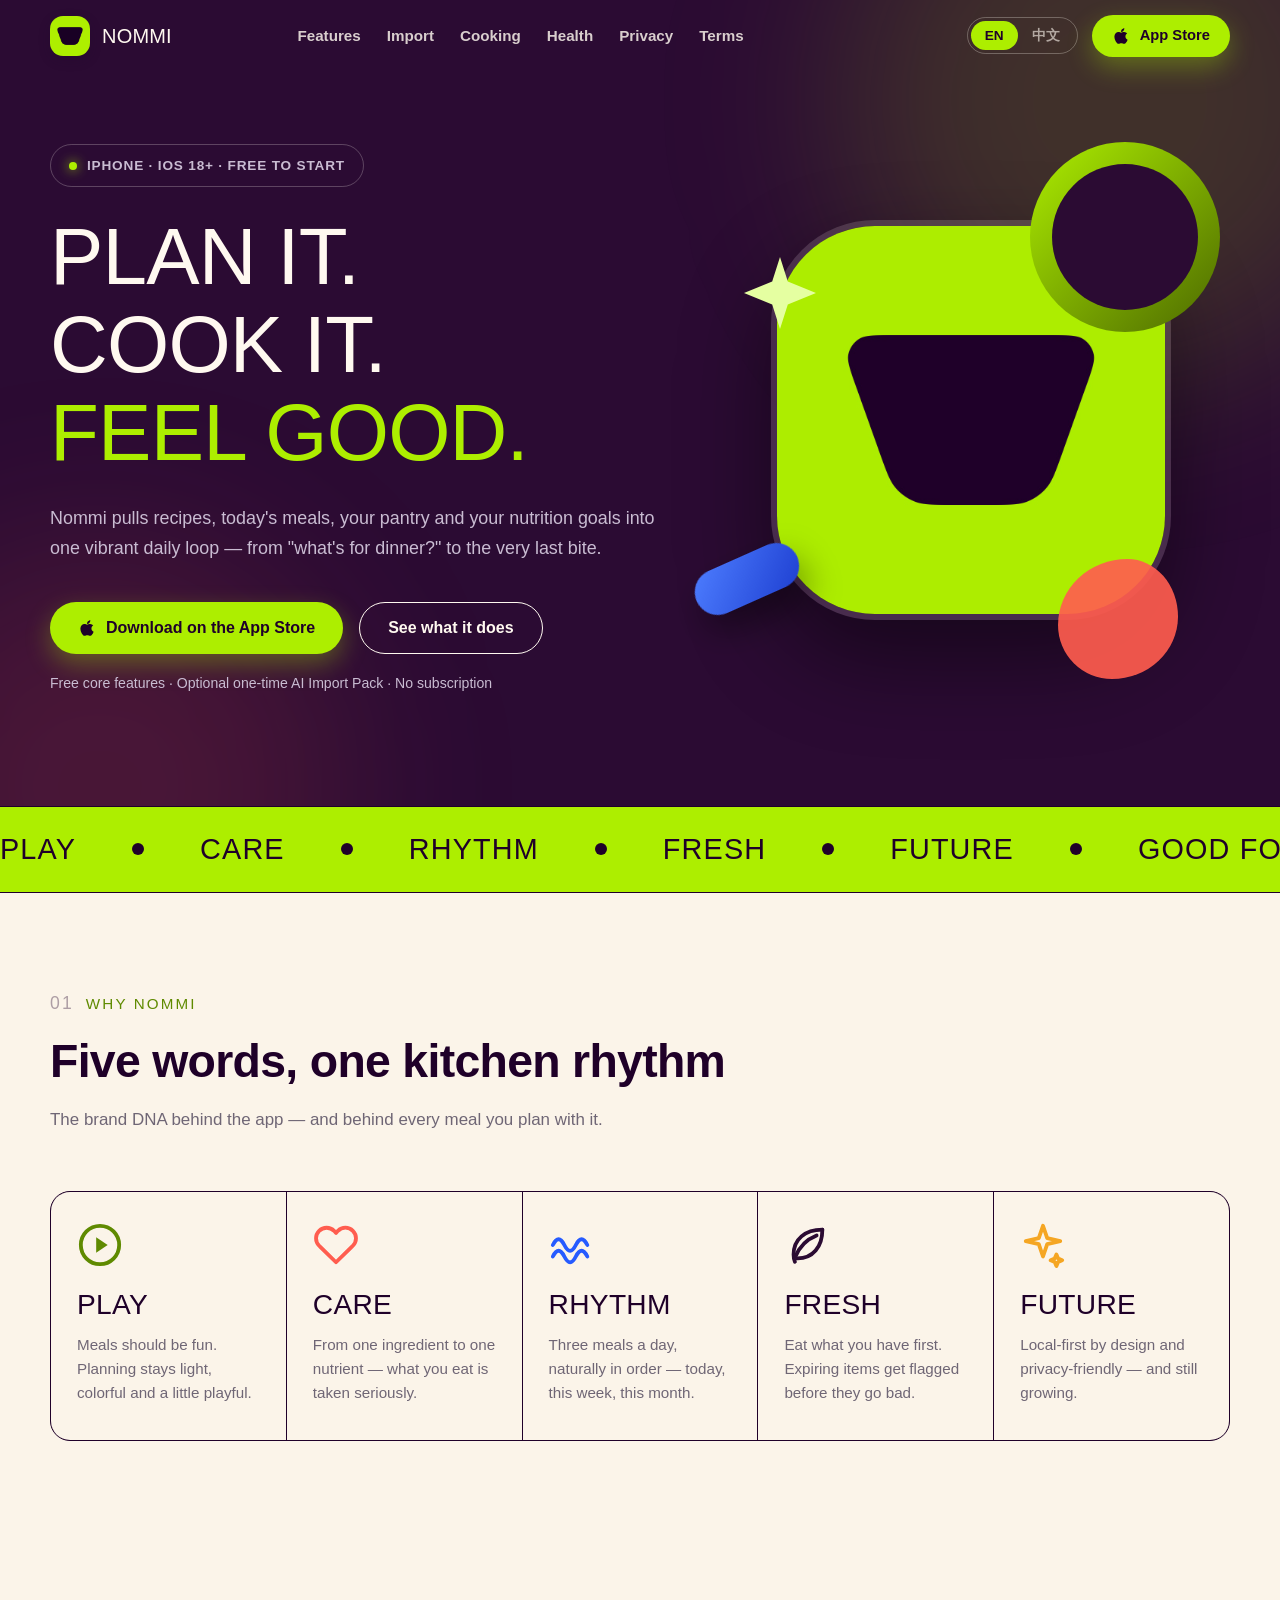
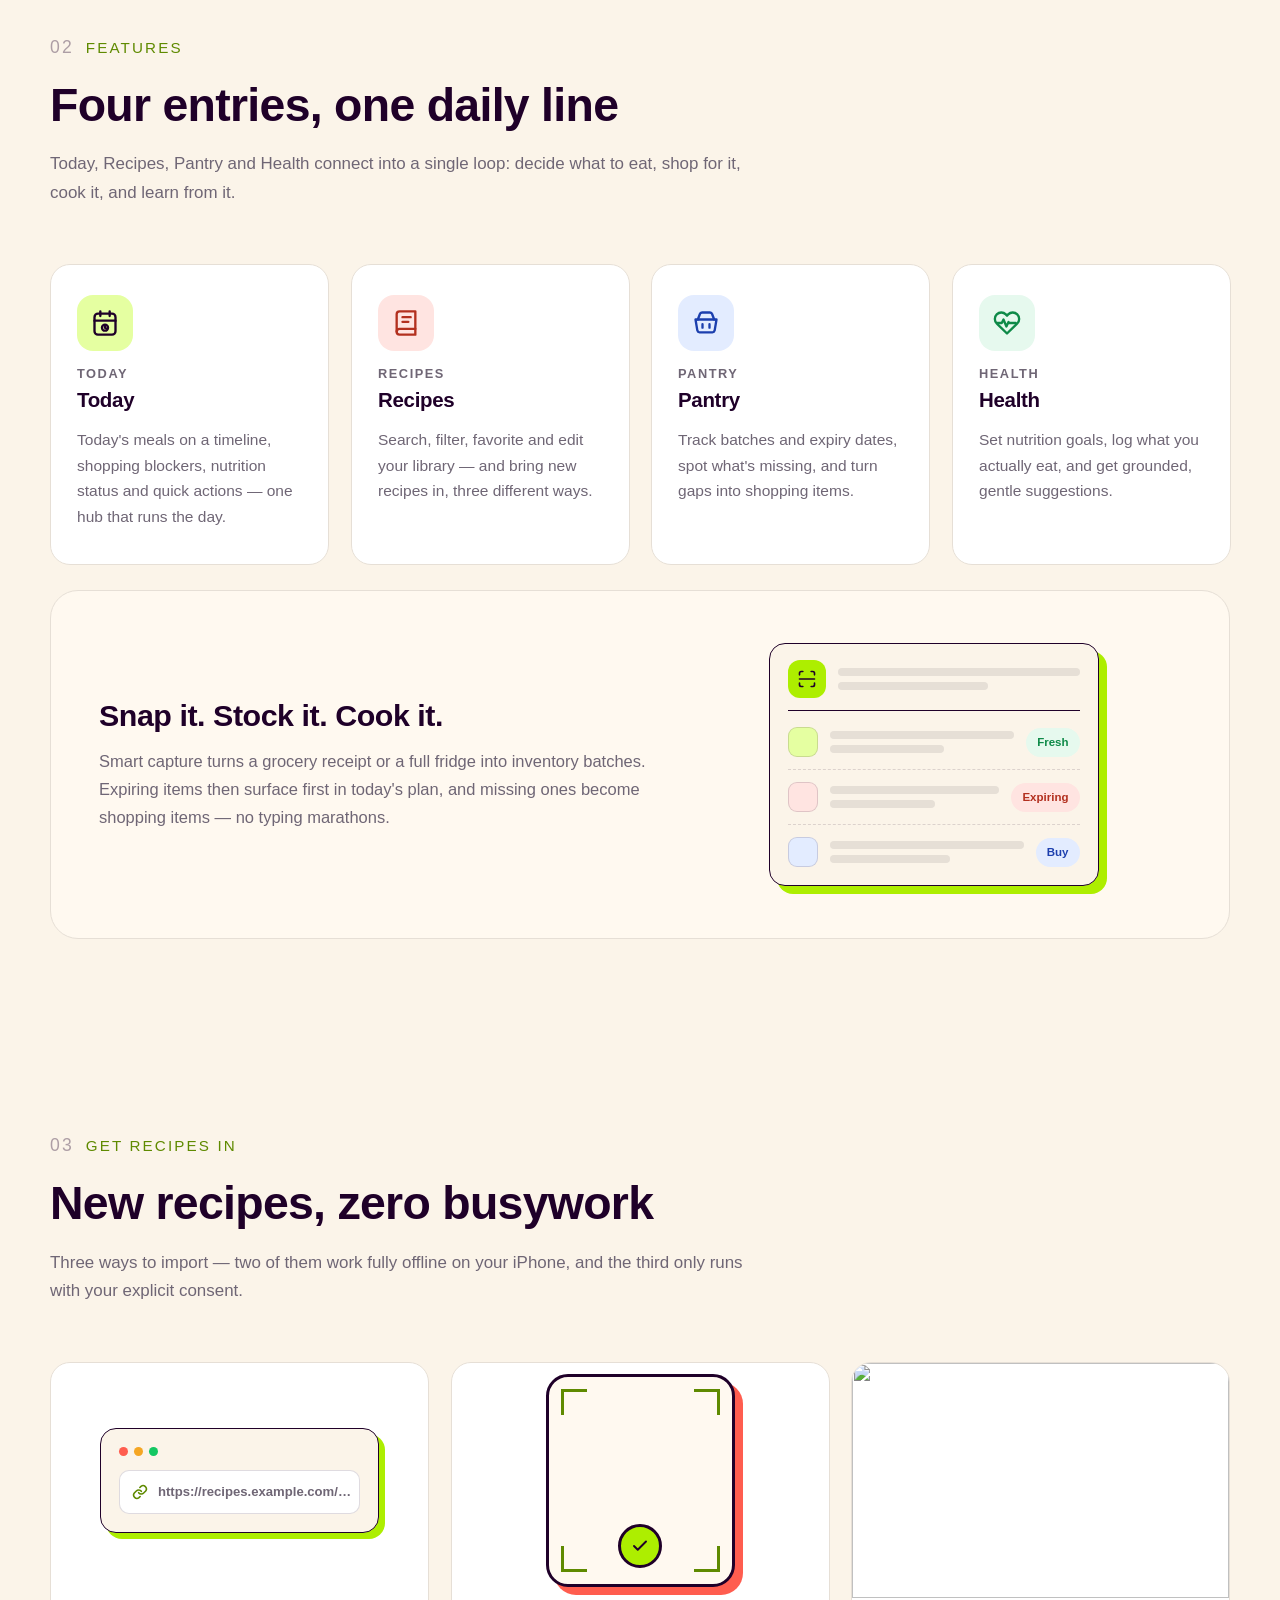
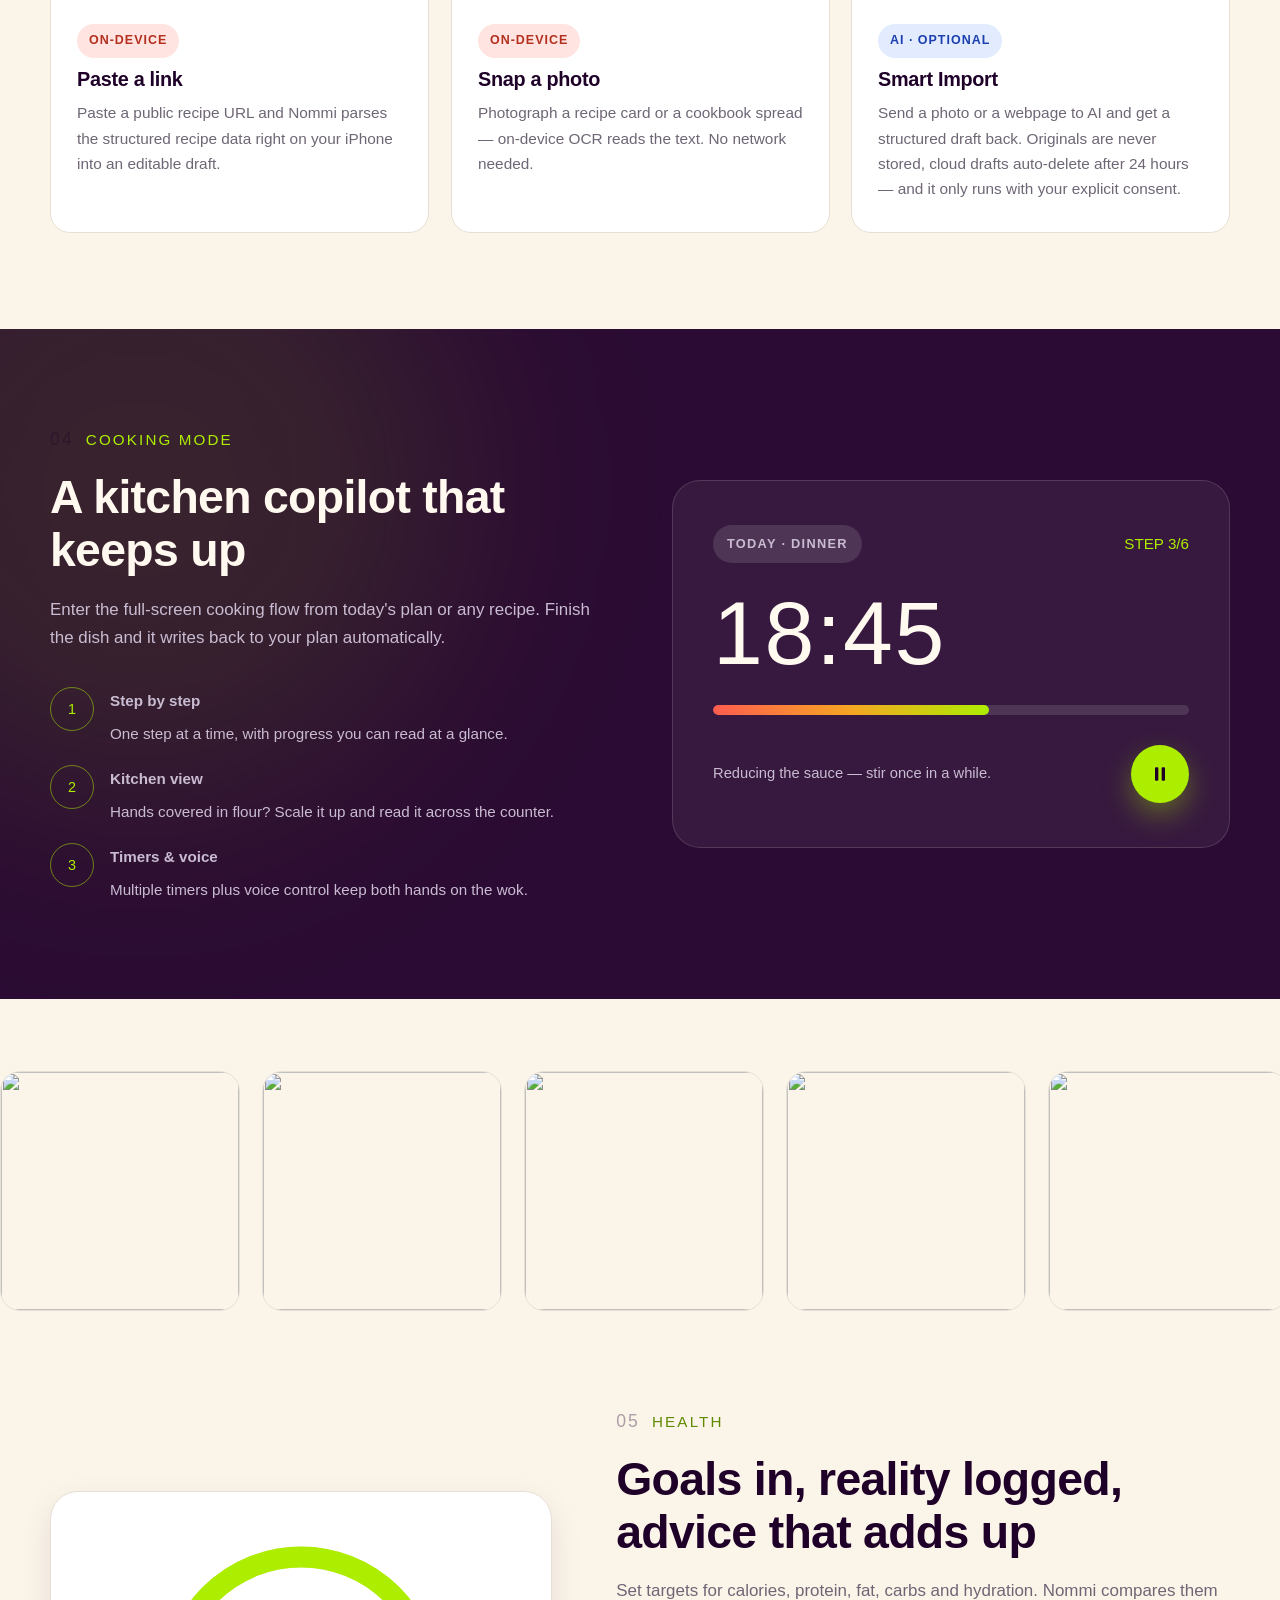
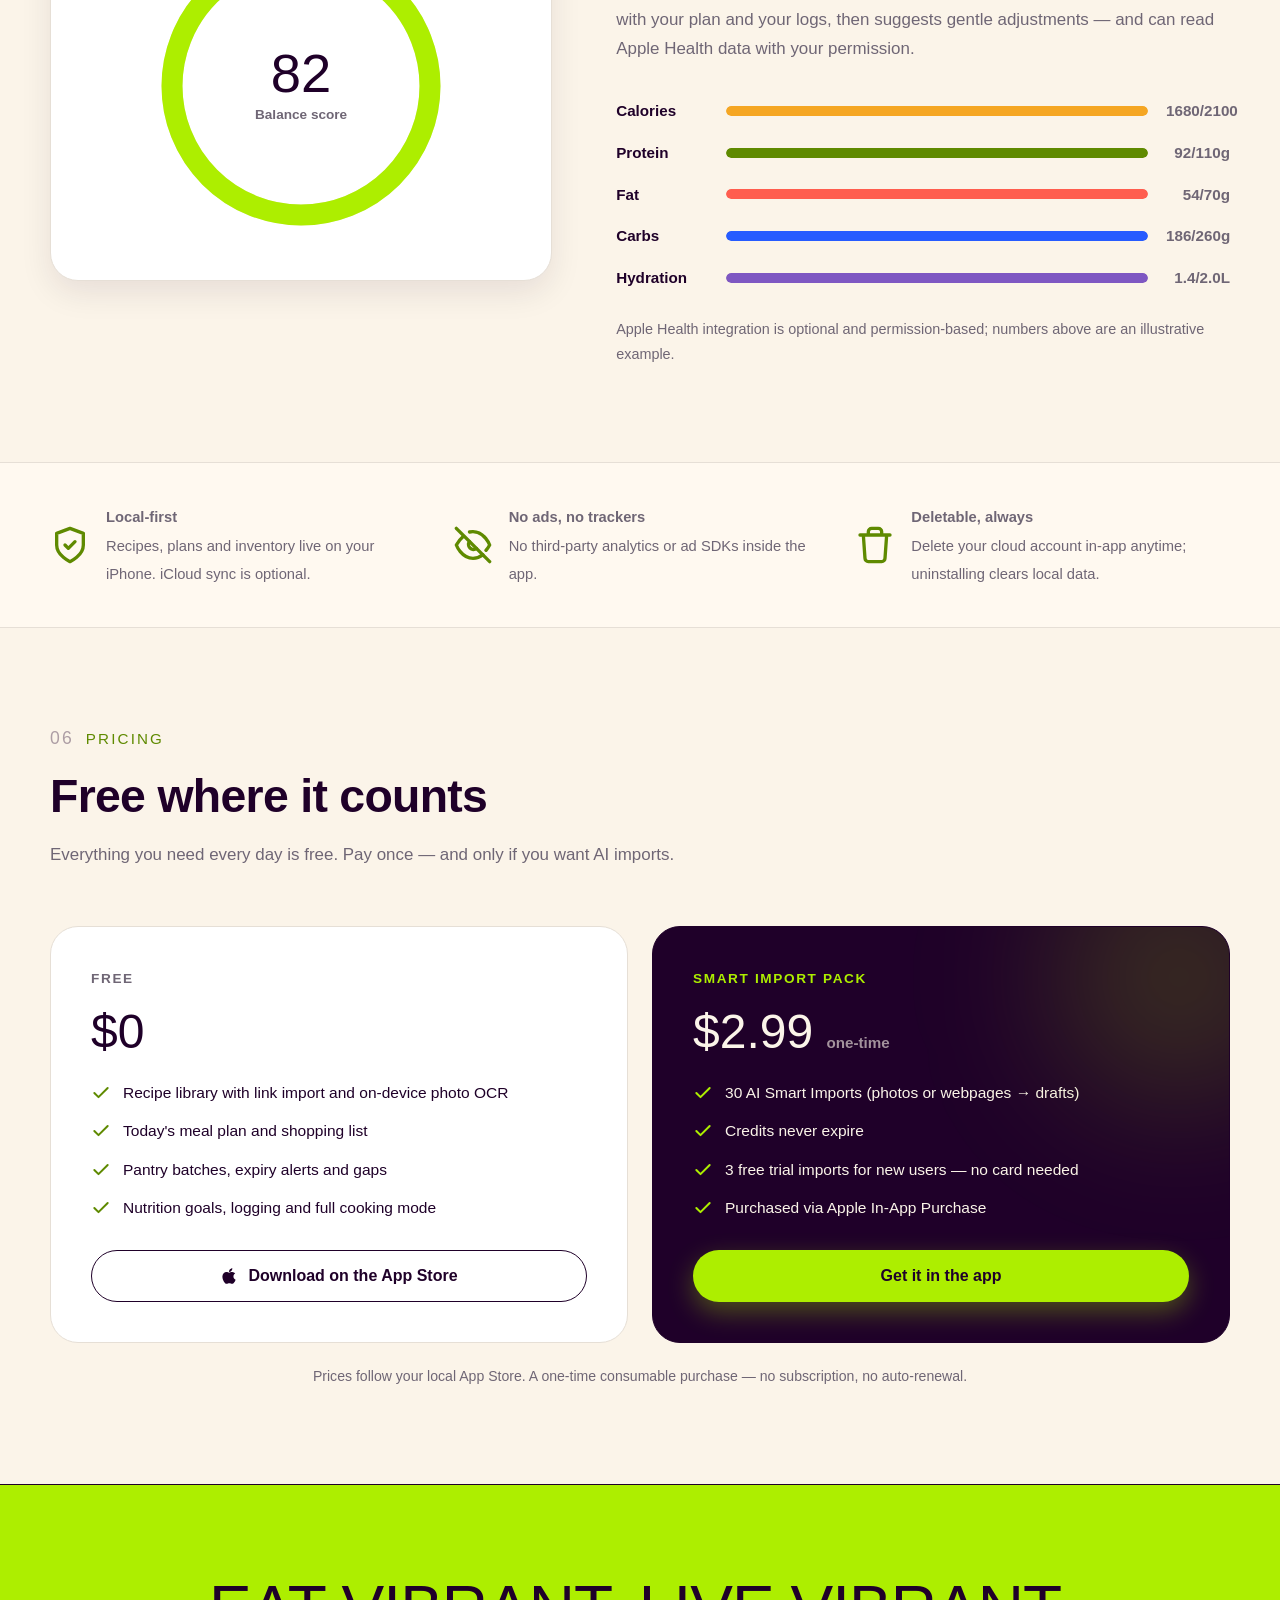
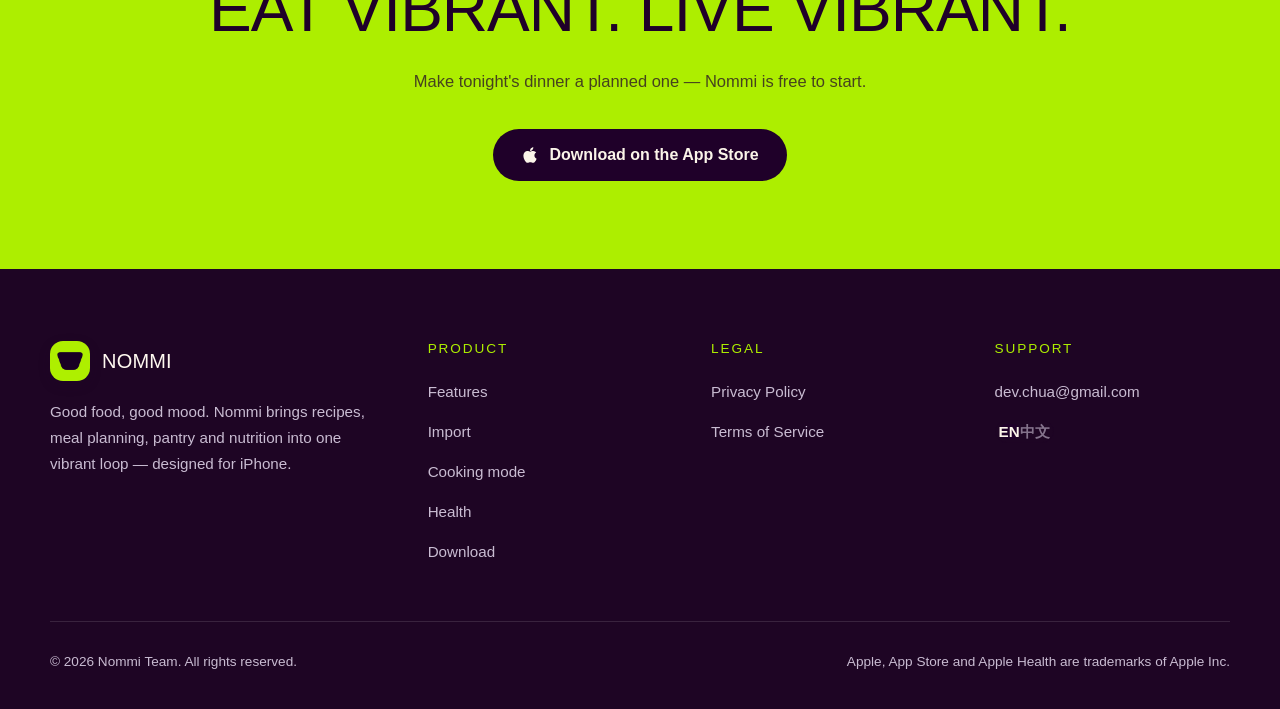
==== commit 783f59af: "Fill legal placeholders: operator Chua, dev.chua@gmail.com, add Alibaba Cloud as AI provider; drop 永" ====
--- a/index.html
+++ b/index.html
@@ -564,7 +564,7 @@
             <p class="price">$2.99 <small><span class="lang-en">one-time</span><span class="lang-zh">一次性</span></small></p>
             <ul>
               <li><svg viewBox="0 0 24 24" fill="none" stroke="currentColor" stroke-width="2.4" stroke-linecap="round" stroke-linejoin="round"><path d="M20 6L9 17l-5-5"/></svg><span><span class="lang-en">30 AI Smart Imports (photos or webpages → drafts)</span><span class="lang-zh">30 次 AI 智能导入（照片或网页 → 草稿）</span></span></li>
-              <li><svg viewBox="0 0 24 24" fill="none" stroke="currentColor" stroke-width="2.4" stroke-linecap="round" stroke-linejoin="round"><path d="M20 6L9 17l-5-5"/></svg><span><span class="lang-en">Credits never expire</span><span class="lang-zh">积分永久有效，不会过期</span></span></li>
+              <li><svg viewBox="0 0 24 24" fill="none" stroke="currentColor" stroke-width="2.4" stroke-linecap="round" stroke-linejoin="round"><path d="M20 6L9 17l-5-5"/></svg><span><span class="lang-en">Credits never expire</span><span class="lang-zh">积分不会过期</span></span></li>
               <li><svg viewBox="0 0 24 24" fill="none" stroke="currentColor" stroke-width="2.4" stroke-linecap="round" stroke-linejoin="round"><path d="M20 6L9 17l-5-5"/></svg><span><span class="lang-en">3 free trial imports for new users — no card needed</span><span class="lang-zh">新用户含 3 次免费试用，无需绑卡</span></span></li>
               <li><svg viewBox="0 0 24 24" fill="none" stroke="currentColor" stroke-width="2.4" stroke-linecap="round" stroke-linejoin="round"><path d="M20 6L9 17l-5-5"/></svg><span><span class="lang-en">Purchased via Apple In-App Purchase</span><span class="lang-zh">通过 Apple 内购完成购买</span></span></li>
             </ul>
@@ -629,7 +629,7 @@
         <div class="footer-col">
           <h4><span class="lang-en">Support</span><span class="lang-zh">支持</span></h4>
           <ul>
-            <li><a href="mailto:support@nommi.app">support@nommi.app</a></li>
+            <li><a href="mailto:dev.chua@gmail.com">dev.chua@gmail.com</a></li>
             <li>
               <div class="lang-toggle" role="group" aria-label="Language / 语言">
                 <button type="button" data-set-lang="en" aria-pressed="false">EN</button>
